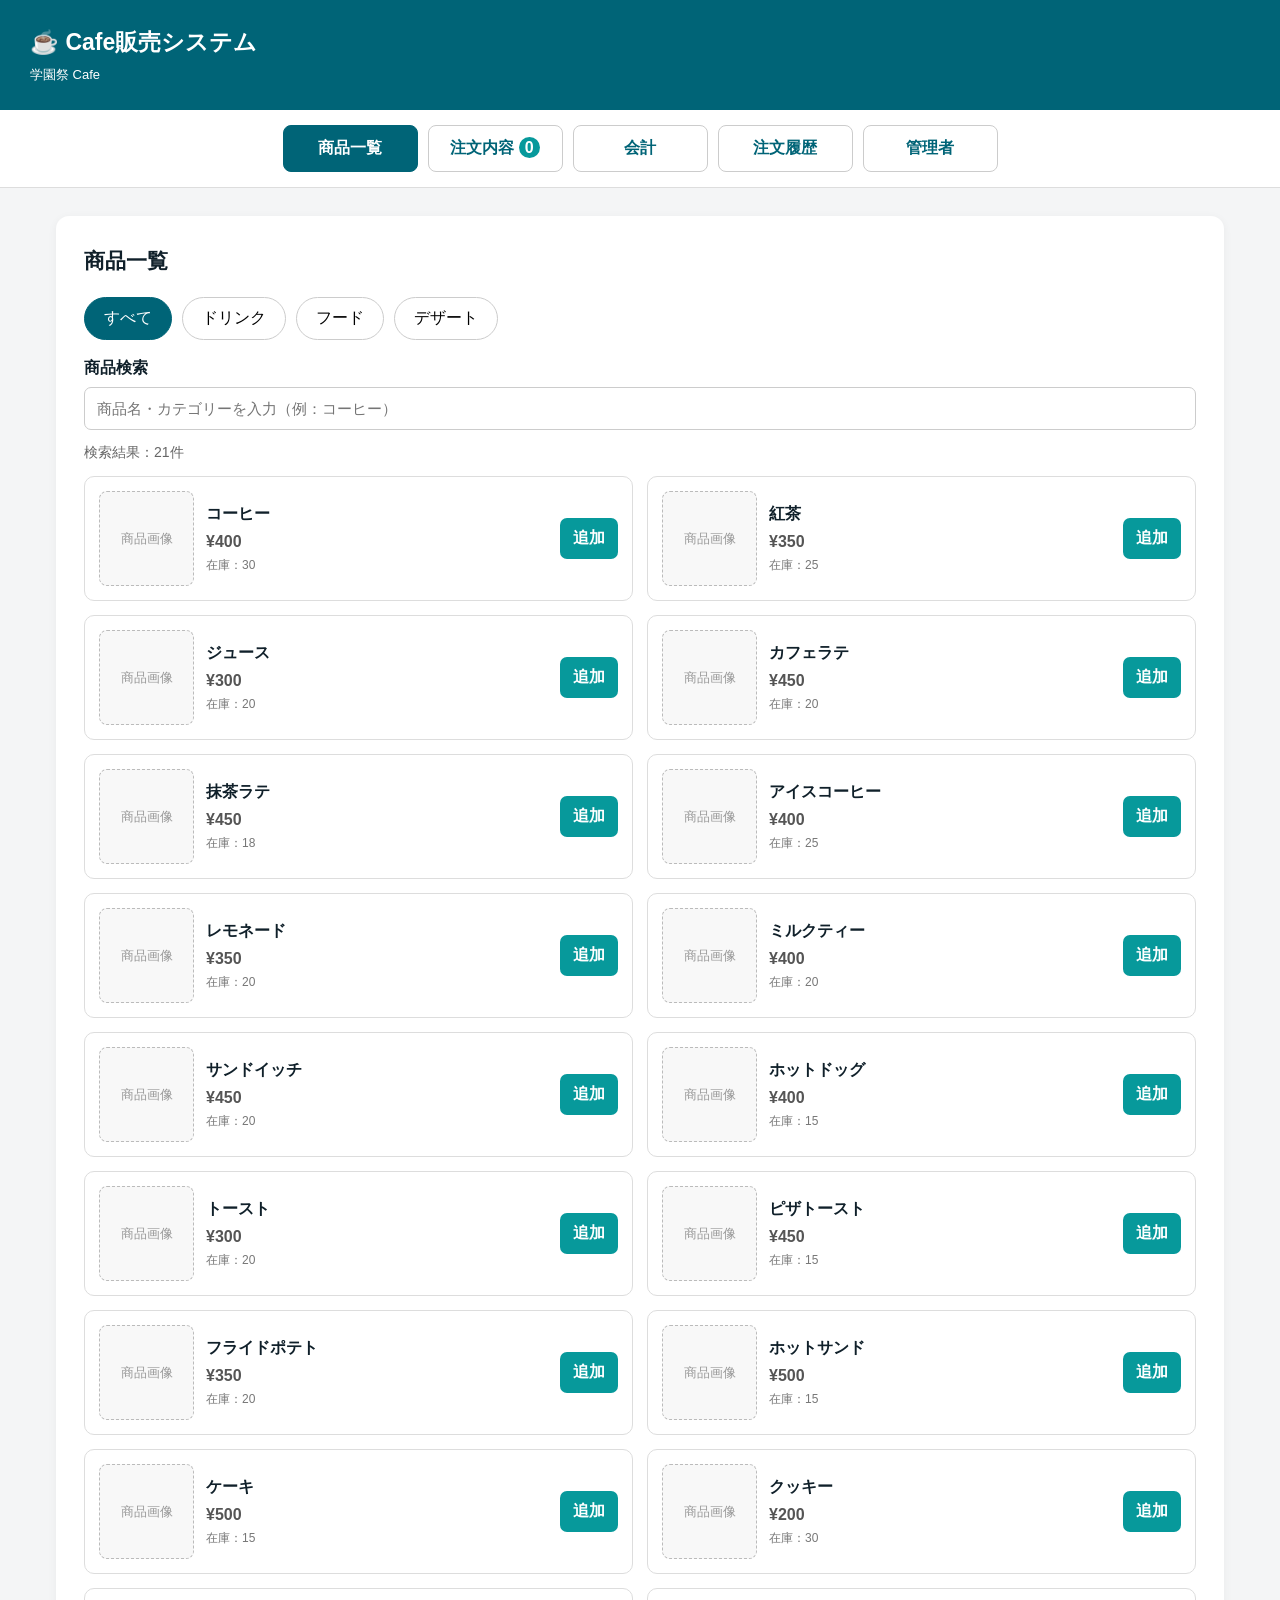
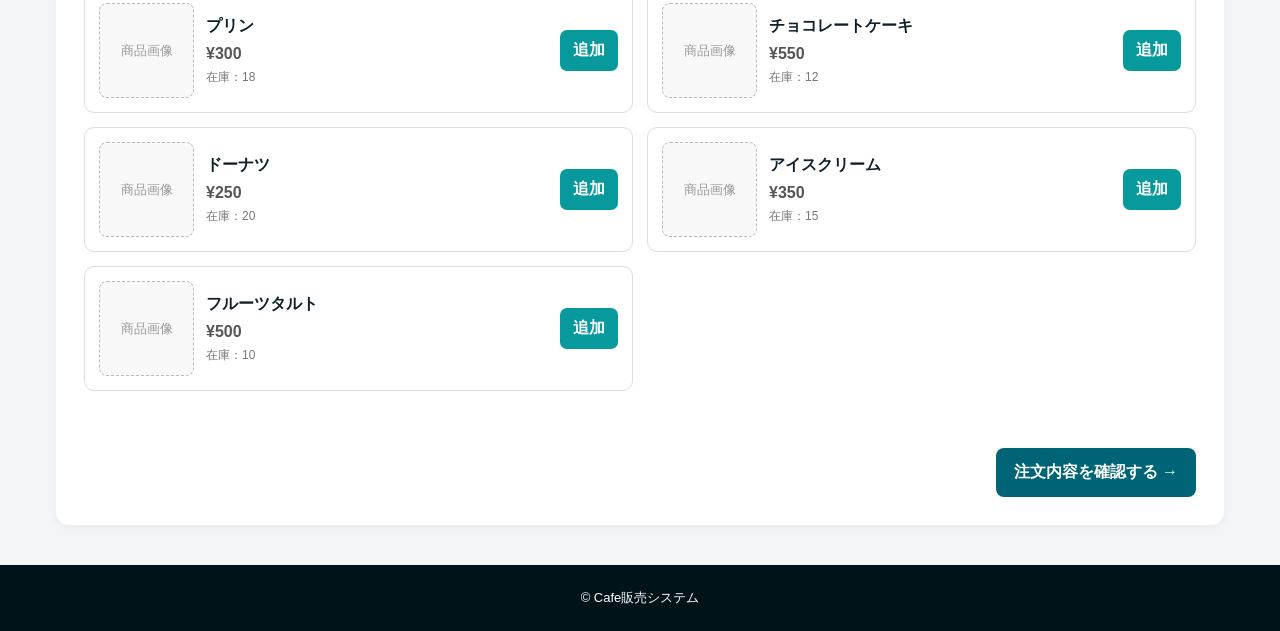
==== cafe_sales_system2/index.html @ 9b37051e "cafe_sales_system2 update and images" ====
<!DOCTYPE html>
<html lang="ja">
<head>
<meta charset="UTF-8">
<meta name="viewport" content="width=device-width, initial-scale=1.0">
<title>Cafe販売システム</title>
<link rel="stylesheet" href="style.css">
<script src="script.js" defer></script>
</head>
<body>
<header><div><h1>☕ Cafe販売システム</h1><p>学園祭 Cafe</p></div></header>
<nav class="nav">
<button class="nav-button active" data-screen="productsScreen">商品一覧</button>
<button class="nav-button" data-screen="orderScreen">注文内容 <span id="cartBadge">0</span></button>
<button class="nav-button" data-screen="paymentScreen">会計</button>
<button class="nav-button" data-screen="historyScreen">注文履歴</button>
<button class="nav-button" id="adminNav">管理者</button>
</nav>
<main>
<section class="screen active" id="productsScreen"><div class="panel">
<h2>商品一覧</h2>
<div class="categories" id="categories">
<button class="category active" data-category="すべて">すべて</button><button class="category" data-category="ドリンク">ドリンク</button><button class="category" data-category="フード">フード</button><button class="category" data-category="デザート">デザート</button>
</div>
<label for="search">商品検索</label><input id="search" type="search" placeholder="商品名・カテゴリーを入力（例：コーヒー）" autocomplete="off">
<p id="searchMessage" class="muted"></p><div class="products" id="products"></div><p id="notice" class="notice"></p>
<div class="actions"><button class="primary" data-go="orderScreen">注文内容を確認する →</button></div>
</div></section>
<section class="screen" id="orderScreen"><div class="panel">
<h2>🛒 注文内容</h2><p class="muted">選択した商品の数量を変更したり、削除したりできます。</p>
<div id="cart"></div><div class="total"><span>合計</span><strong id="total">¥0</strong></div>
<div class="actions split"><button class="secondary" data-go="productsScreen">← 商品一覧に戻る</button><button class="primary" data-go="paymentScreen">会計へ進む →</button></div>
</div></section>
<section class="screen" id="paymentScreen"><div class="panel narrow">
<h2>🎫 会計</h2><div class="payment-summary"><span>お支払い合計</span><strong id="paymentTotal">¥0</strong></div>
<label for="paymentMethod">支払方法</label>
<select id="paymentMethod" class="payment-select">
<option value="現金">現金</option>
<option value="クレジットカード">クレジットカード</option>
<option value="電子マネー">電子マネー</option>
<option value="ポイントカード">ポイントカード</option>
</select>
<div id="cashPaymentArea">
<label for="payment">お預かり金額（現金）</label><input id="payment" type="number" min="0" step="1" placeholder="お預かり金額を入力">
<div class="change"><span id="changeLabel">お釣り</span><strong id="change">¥0</strong></div>
</div>
<p id="paymentMethodNote" class="muted">現金でお支払いします。</p>
<button class="primary full" id="checkout">注文を確定する</button><p id="paymentNotice" class="notice"></p>
<div class="actions"><button class="secondary" data-go="orderScreen">← 注文内容に戻る</button></div>
</div></section>
<section class="screen" id="historyScreen"><div class="panel">
<h2>📋 注文履歴</h2><p class="muted">確定した注文を新しい順に表示します。</p>
<div id="history"></div><button class="secondary" id="clearHistory">履歴を削除</button>
</div></section>
<section class="screen" id="adminLoginScreen"><div class="panel narrow"><h2>🔐 管理者ログイン</h2><p class="muted">管理者専用機能を利用するにはログインしてください。</p><label for="adminUser">ユーザー名</label><input id="adminUser" autocomplete="username" placeholder="admin"><label for="adminPass">パスワード</label><input id="adminPass" type="password" autocomplete="current-password" placeholder="パスワード"><p class="muted">デモ用：ユーザー名 admin / パスワード admin123</p><p id="adminLoginError" class="notice"></p><button class="primary full" id="adminLoginButton">ログイン</button><div class="actions"><button class="secondary" data-go="productsScreen">戻る</button></div></div></section>
<section class="screen" id="adminScreen"><div class="panel"><div class="admin-heading"><div><h2>🛠 管理者ダッシュボード</h2><p class="muted">商品・在庫・売上・販売状況を管理できます。</p></div><button class="secondary" id="adminLogout">ログアウト</button></div>
<div class="admin-stats" id="adminStats"></div>
<h3>商品情報・在庫管理</h3><form id="productForm" class="admin-form"><input id="editProductId" type="hidden"><div><label for="adminProductName">商品名</label><input id="adminProductName" required maxlength="60" placeholder="商品名"></div><div><label for="adminProductCategory">カテゴリー</label><select id="adminProductCategory" class="payment-select"><option>ドリンク</option><option>フード</option><option>デザート</option></select></div><div><label for="adminProductPrice">価格（円）</label><input id="adminProductPrice" type="number" min="0" step="1" required></div><div><label for="adminProductStock">在庫数</label><input id="adminProductStock" type="number" min="0" step="1" required></div><button class="primary" type="submit">商品を保存</button><button class="secondary" type="button" id="productFormReset">入力をクリア</button></form><div id="adminProductTable"></div>
<h3>売上確認・販売状況分析</h3><div class="admin-filters"><label for="salesPeriod">集計期間</label><select id="salesPeriod" class="payment-select"><option value="today">今日</option><option value="7">過去7日間</option><option value="30">過去30日間</option><option value="all">全期間</option></select></div><div id="salesAnalysis"></div></div></section>
</main>
<footer>© Cafe販売システム</footer>
</body></html>
---- cafe_sales_system2/style.css ----
*{box-sizing:border-box} :root{--teal:#006477;--aqua:#07999b;--bg:#f4f5f6;--text:#10202a}
body{margin:0;font-family:Arial,"Meiryo",sans-serif;background:var(--bg);color:var(--text)}
header{min-height:110px;padding:24px 30px;background:var(--teal);color:white;display:flex;justify-content:space-between;align-items:center;gap:16px}
header h1{font-size:23px;margin:0 0 8px}header p{font-size:13px;margin:0}.staff{background:var(--aqua);padding:13px 18px;border-radius:9px}
.nav{display:flex;justify-content:center;gap:10px;flex-wrap:wrap;padding:15px;background:white;border-bottom:1px solid #ddd}
button{font:inherit;cursor:pointer}.nav-button{min-width:135px;padding:12px 18px;border:1px solid #ccc;border-radius:8px;background:white;color:var(--teal);font-weight:bold}
.nav-button.active{background:var(--teal);color:white;border-color:var(--teal)}#cartBadge{padding:2px 6px;border-radius:12px;background:var(--aqua);color:white}
main{max-width:1200px;min-height:65vh;margin:auto;padding:28px 16px 40px}.screen{display:none}.screen.active{display:block}
.panel{padding:28px;background:white;border-radius:13px;box-shadow:0 2px 10px #0000000d}h2{font-size:21px;margin:3px 0 22px}
.categories{display:flex;gap:10px;flex-wrap:wrap;margin:18px 0}.category{padding:10px 19px;border:1px solid #ccc;border-radius:24px;background:white}.category.active{background:var(--teal);color:white;border-color:var(--teal)}
label{display:block;font-weight:bold;margin:10px 0 8px}input{width:100%;padding:12px;border:1px solid #ccc;border-radius:7px;font-size:15px}
.muted{color:#666;font-size:14px}.products{display:grid;grid-template-columns:repeat(2,minmax(0,1fr));gap:14px}
.product{display:flex;align-items:center;gap:12px;padding:14px;border:1px solid #ddd;border-radius:10px;min-width:0}
.product-photo{width:95px;height:95px;flex:0 0 95px;display:flex;align-items:center;justify-content:center;background:#f8f8f8;border:1px dashed #bbb;border-radius:8px;color:#999;font-size:13px}
.product-info{flex:1;min-width:0}.product-name{font-weight:bold;overflow-wrap:anywhere;margin-bottom:8px}.price{font-weight:bold;color:#555}.stock{font-size:12px;color:#777;margin-top:6px}
.add{padding:10px 13px;border:0;border-radius:7px;background:var(--aqua);color:white;font-weight:bold}.add:disabled{background:#aaa}
.order-row{display:grid;grid-template-columns:1fr auto;gap:12px;padding:16px 0;border-bottom:1px solid #eee}.order-name{font-weight:bold;margin-bottom:8px}.order-detail{font-size:13px;color:#777}.order-price{font-weight:bold;align-self:center}
.qty-controls{display:flex;align-items:center;gap:7px;flex-wrap:wrap;margin-top:9px}.qty-controls button{padding:3px 10px;border:1px solid #ccc;border-radius:5px;background:white}.qty-controls .remove{color:#a33}
.total{display:flex;justify-content:space-between;align-items:center;border-top:2px solid var(--teal);margin-top:20px;padding-top:18px}.total strong,.payment-summary strong{font-size:25px;color:var(--teal)}
.actions{display:flex;justify-content:flex-end;gap:12px;margin-top:26px}.split>*{flex:1}.primary,.secondary{padding:14px 18px;border-radius:8px;font-weight:bold}.primary{background:var(--teal);border:0;color:white}.secondary{background:white;border:1px solid #ccc;color:var(--text)}
.narrow{max-width:650px;margin:auto}.payment-summary,.change{display:flex;justify-content:space-between;align-items:center;padding:18px;background:#f5f7f7;border-radius:9px;margin:18px 0}.change strong{font-size:20px;color:var(--teal)}.full{width:100%}
.empty{text-align:center;color:#777;padding:24px 0}.history-item{padding:15px;border:1px solid #e5e5e5;border-radius:8px;margin:12px 0;line-height:1.8;overflow-wrap:anywhere}
.notice{font-size:13px;color:var(--teal);min-height:18px}footer{background:#001319;color:white;text-align:center;padding:24px;font-size:13px}
@media(max-width:760px){header{padding:20px 15px}.nav-button{flex:1 1 40%;min-width:115px}main{padding:18px 10px}.panel{padding:19px}.products{grid-template-columns:1fr}.actions{flex-direction:column}.product-photo{width:80px;height:80px;flex-basis:80px}}
@media(max-width:460px){header h1{font-size:18px}.staff{font-size:12px;padding:10px}.product{gap:8px;padding:10px}.add{padding:9px}}.payment-select{width:100%;padding:12px;border:1px solid #ccc;border-radius:7px;font-size:15px;background:white}

/* 管理者画面 */
.admin-heading{display:flex;justify-content:space-between;align-items:flex-start;gap:16px;flex-wrap:wrap}.admin-stats{display:grid;grid-template-columns:repeat(3,minmax(0,1fr));gap:12px;margin:20px 0 30px}.stat-card{padding:18px;background:#f1f7f7;border:1px solid #dceaea;border-radius:10px}.stat-card span{display:block;color:#52666a;font-size:13px}.stat-card strong{display:block;font-size:24px;color:var(--teal);margin-top:8px}.admin-form{display:grid;grid-template-columns:repeat(2,minmax(0,1fr));gap:12px;align-items:end;margin:18px 0}.admin-form button{min-height:44px}.admin-table-wrap{overflow-x:auto;margin:16px 0 28px}.admin-table{width:100%;border-collapse:collapse;min-width:620px}.admin-table th,.admin-table td{padding:11px;border-bottom:1px solid #e4e8e8;text-align:left}.admin-table th{background:#f2f6f6}.admin-table button{padding:7px 10px;border:1px solid #ccc;border-radius:6px;background:white;margin:2px}.admin-table .delete-product{color:#a22}.admin-filters{max-width:260px;margin:14px 0}.analysis-grid{display:grid;grid-template-columns:repeat(2,minmax(0,1fr));gap:16px}.analysis-card{border:1px solid #e0e5e5;border-radius:10px;padding:16px}.analysis-card h4{margin:0 0 12px}.bar-row{margin:12px 0}.bar-label{display:flex;justify-content:space-between;gap:8px;font-size:14px}.bar-track{height:10px;background:#e9eeee;border-radius:10px;overflow:hidden;margin-top:5px}.bar-fill{height:100%;background:var(--aqua);border-radius:10px}.admin-login-note{color:#a33}
@media(max-width:650px){.admin-stats,.analysis-grid,.admin-form{grid-template-columns:1fr}.stat-card strong{font-size:21px}}
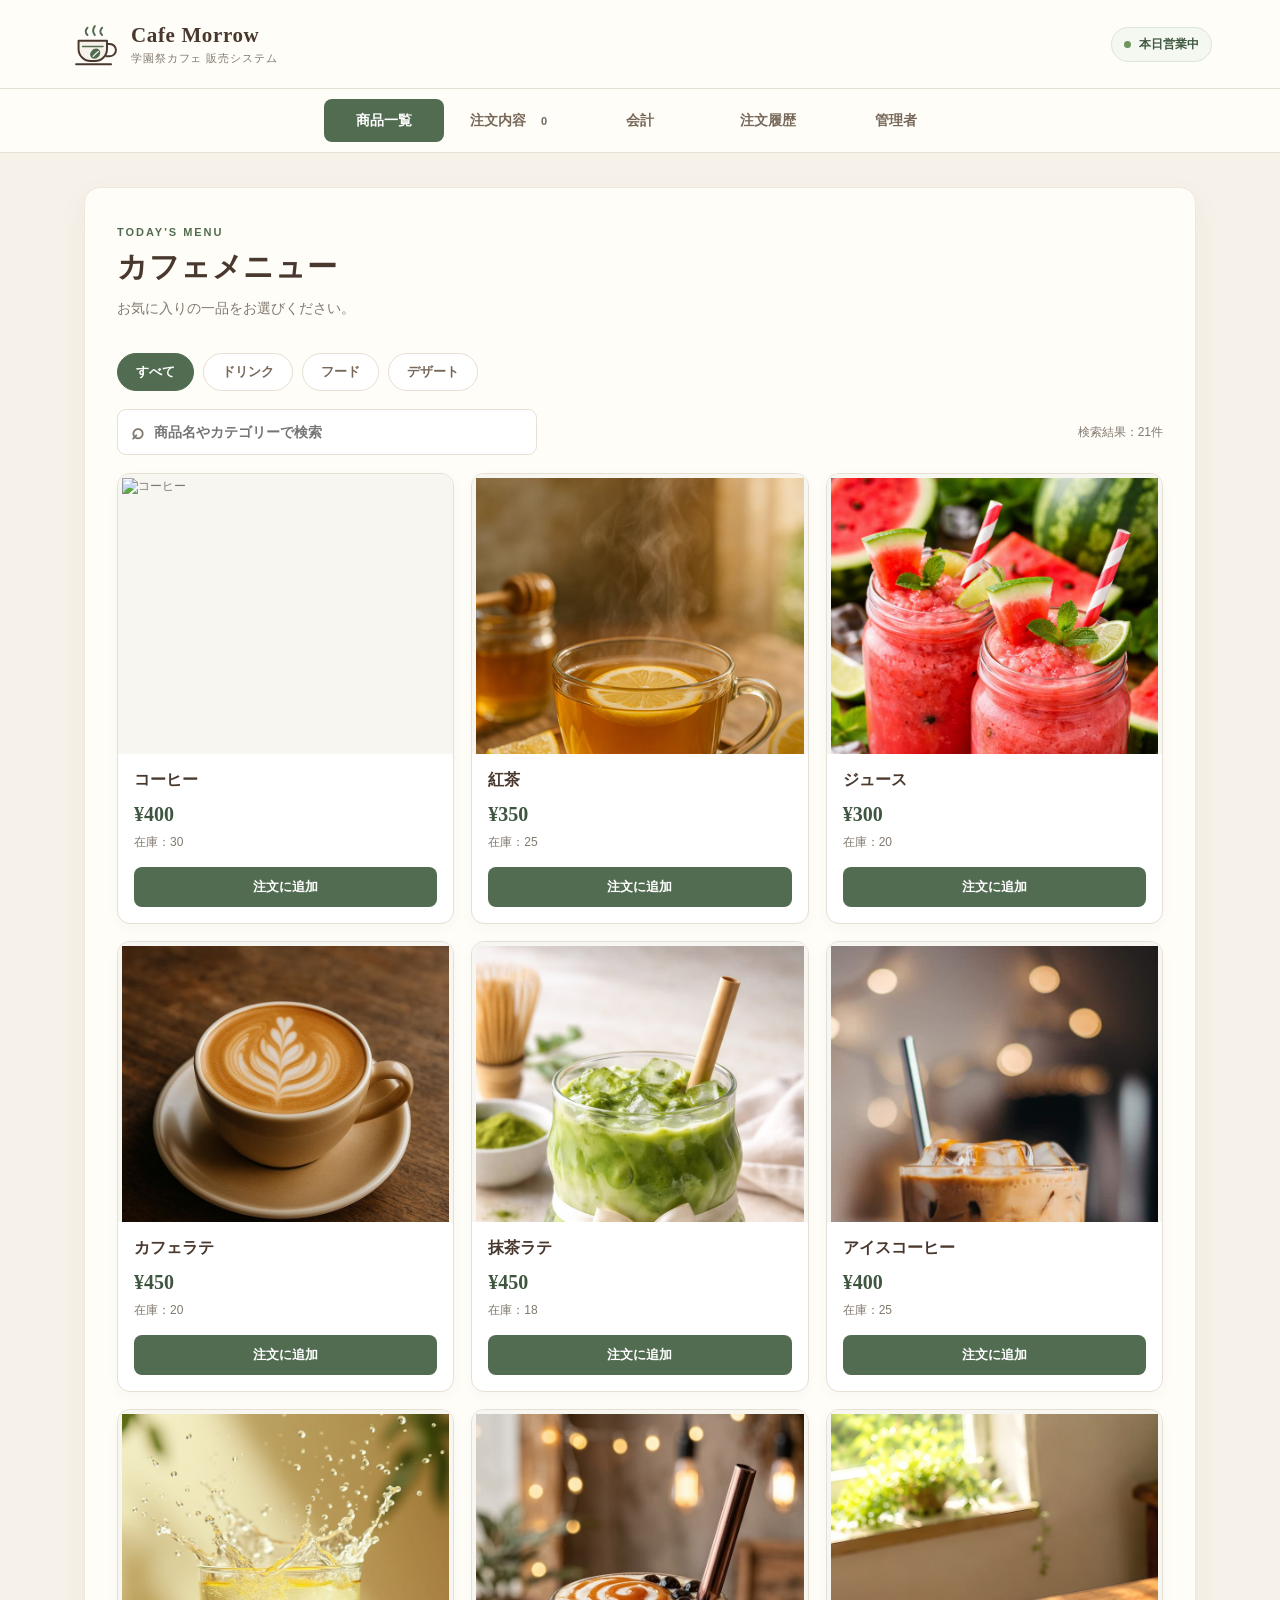
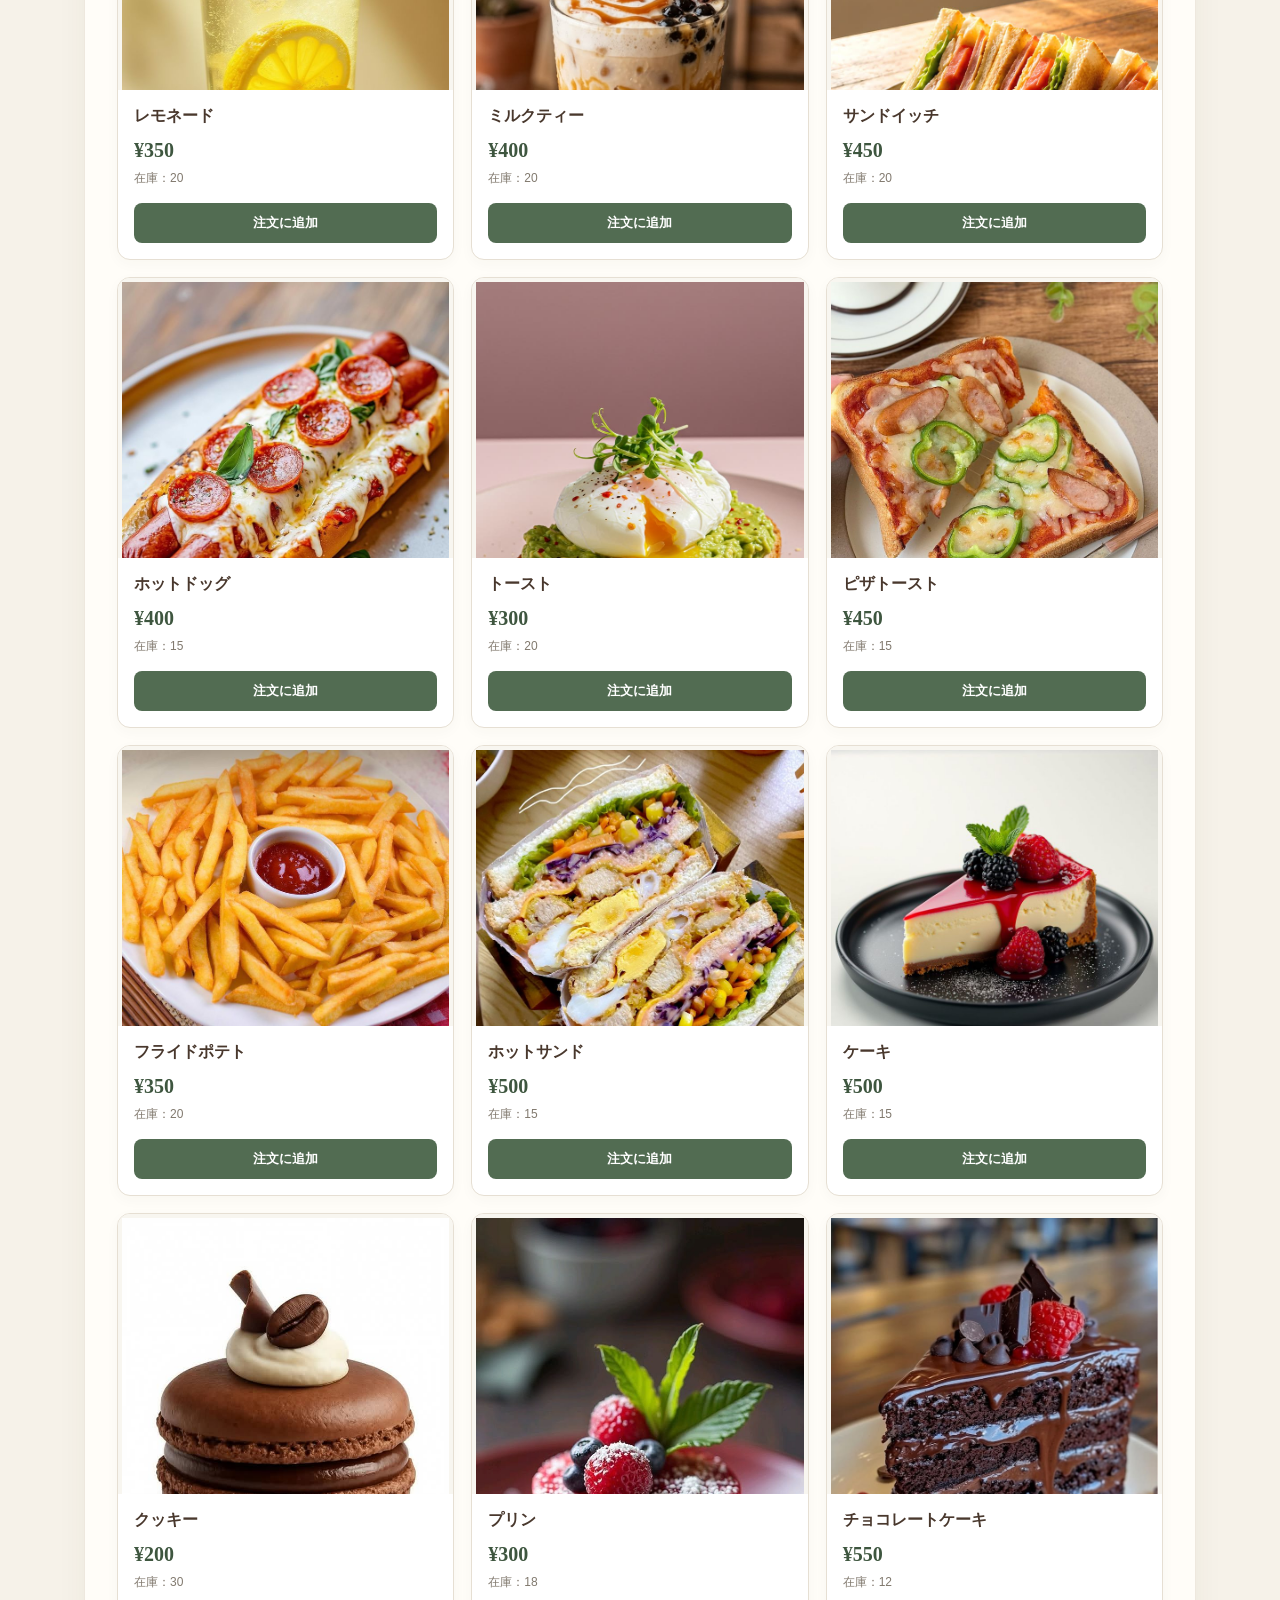
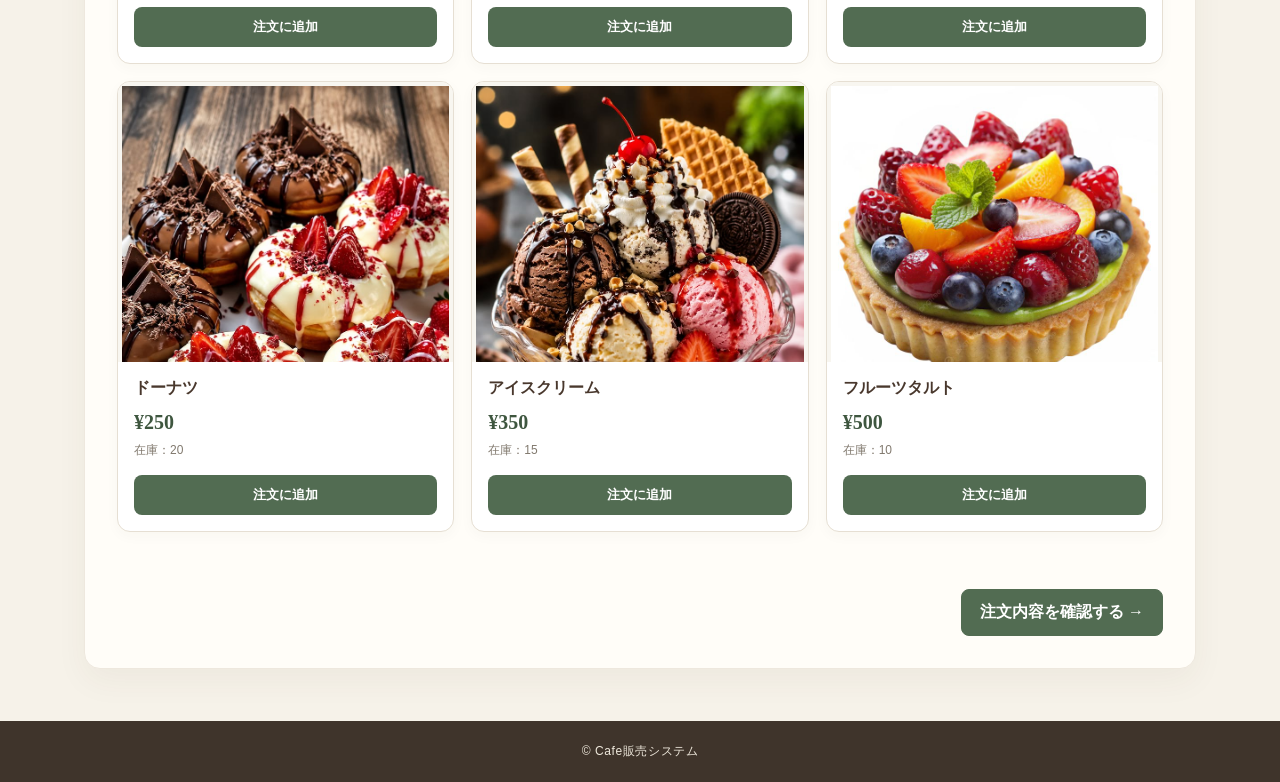
==== commit 736af634: "デサイーと写真の編集" ====
--- a/cafe_sales_system2/index.html
+++ b/cafe_sales_system2/index.html
@@ -1,62 +1,258 @@
 <!DOCTYPE html>
 <html lang="ja">
 <head>
-<meta charset="UTF-8">
-<meta name="viewport" content="width=device-width, initial-scale=1.0">
-<title>Cafe販売システム</title>
-<link rel="stylesheet" href="style.css">
-<script src="script.js" defer></script>
+  <meta charset="UTF-8">
+  <meta name="viewport" content="width=device-width, initial-scale=1.0">
+  <title>Cafe販売システム</title>
+  <link rel="stylesheet" href="style.css?v=20261016-product-photos">
+  <script src="script.js" defer></script>
 </head>
 <body>
-<header><div><h1>☕ Cafe販売システム</h1><p>学園祭 Cafe</p></div></header>
-<nav class="nav">
-<button class="nav-button active" data-screen="productsScreen">商品一覧</button>
-<button class="nav-button" data-screen="orderScreen">注文内容 <span id="cartBadge">0</span></button>
-<button class="nav-button" data-screen="paymentScreen">会計</button>
-<button class="nav-button" data-screen="historyScreen">注文履歴</button>
-<button class="nav-button" id="adminNav">管理者</button>
-</nav>
-<main>
-<section class="screen active" id="productsScreen"><div class="panel">
-<h2>商品一覧</h2>
-<div class="categories" id="categories">
-<button class="category active" data-category="すべて">すべて</button><button class="category" data-category="ドリンク">ドリンク</button><button class="category" data-category="フード">フード</button><button class="category" data-category="デザート">デザート</button>
-</div>
-<label for="search">商品検索</label><input id="search" type="search" placeholder="商品名・カテゴリーを入力（例：コーヒー）" autocomplete="off">
-<p id="searchMessage" class="muted"></p><div class="products" id="products"></div><p id="notice" class="notice"></p>
-<div class="actions"><button class="primary" data-go="orderScreen">注文内容を確認する →</button></div>
-</div></section>
-<section class="screen" id="orderScreen"><div class="panel">
-<h2>🛒 注文内容</h2><p class="muted">選択した商品の数量を変更したり、削除したりできます。</p>
-<div id="cart"></div><div class="total"><span>合計</span><strong id="total">¥0</strong></div>
-<div class="actions split"><button class="secondary" data-go="productsScreen">← 商品一覧に戻る</button><button class="primary" data-go="paymentScreen">会計へ進む →</button></div>
-</div></section>
-<section class="screen" id="paymentScreen"><div class="panel narrow">
-<h2>🎫 会計</h2><div class="payment-summary"><span>お支払い合計</span><strong id="paymentTotal">¥0</strong></div>
-<label for="paymentMethod">支払方法</label>
-<select id="paymentMethod" class="payment-select">
-<option value="現金">現金</option>
-<option value="クレジットカード">クレジットカード</option>
-<option value="電子マネー">電子マネー</option>
-<option value="ポイントカード">ポイントカード</option>
-</select>
-<div id="cashPaymentArea">
-<label for="payment">お預かり金額（現金）</label><input id="payment" type="number" min="0" step="1" placeholder="お預かり金額を入力">
-<div class="change"><span id="changeLabel">お釣り</span><strong id="change">¥0</strong></div>
-</div>
-<p id="paymentMethodNote" class="muted">現金でお支払いします。</p>
-<button class="primary full" id="checkout">注文を確定する</button><p id="paymentNotice" class="notice"></p>
-<div class="actions"><button class="secondary" data-go="orderScreen">← 注文内容に戻る</button></div>
-</div></section>
-<section class="screen" id="historyScreen"><div class="panel">
-<h2>📋 注文履歴</h2><p class="muted">確定した注文を新しい順に表示します。</p>
-<div id="history"></div><button class="secondary" id="clearHistory">履歴を削除</button>
-</div></section>
-<section class="screen" id="adminLoginScreen"><div class="panel narrow"><h2>🔐 管理者ログイン</h2><p class="muted">管理者専用機能を利用するにはログインしてください。</p><label for="adminUser">ユーザー名</label><input id="adminUser" autocomplete="username" placeholder="admin"><label for="adminPass">パスワード</label><input id="adminPass" type="password" autocomplete="current-password" placeholder="パスワード"><p class="muted">デモ用：ユーザー名 admin / パスワード admin123</p><p id="adminLoginError" class="notice"></p><button class="primary full" id="adminLoginButton">ログイン</button><div class="actions"><button class="secondary" data-go="productsScreen">戻る</button></div></div></section>
-<section class="screen" id="adminScreen"><div class="panel"><div class="admin-heading"><div><h2>🛠 管理者ダッシュボード</h2><p class="muted">商品・在庫・売上・販売状況を管理できます。</p></div><button class="secondary" id="adminLogout">ログアウト</button></div>
-<div class="admin-stats" id="adminStats"></div>
-<h3>商品情報・在庫管理</h3><form id="productForm" class="admin-form"><input id="editProductId" type="hidden"><div><label for="adminProductName">商品名</label><input id="adminProductName" required maxlength="60" placeholder="商品名"></div><div><label for="adminProductCategory">カテゴリー</label><select id="adminProductCategory" class="payment-select"><option>ドリンク</option><option>フード</option><option>デザート</option></select></div><div><label for="adminProductPrice">価格（円）</label><input id="adminProductPrice" type="number" min="0" step="1" required></div><div><label for="adminProductStock">在庫数</label><input id="adminProductStock" type="number" min="0" step="1" required></div><button class="primary" type="submit">商品を保存</button><button class="secondary" type="button" id="productFormReset">入力をクリア</button></form><div id="adminProductTable"></div>
-<h3>売上確認・販売状況分析</h3><div class="admin-filters"><label for="salesPeriod">集計期間</label><select id="salesPeriod" class="payment-select"><option value="today">今日</option><option value="7">過去7日間</option><option value="30">過去30日間</option><option value="all">全期間</option></select></div><div id="salesAnalysis"></div></div></section>
-</main>
-<footer>© Cafe販売システム</footer>
-</body></html>+  <header class="site-header">
+    <div class="header-inner">
+      <a
+        class="brand"
+        href="#"
+        data-screen="productsScreen"
+        aria-label="Cafe Morrow 商品一覧へ戻る"
+      >
+        <img class="brand-logo" src="images/cafe-morrow-logo.svg" alt="">
+        <span class="brand-copy">
+          <strong>Cafe Morrow</strong>
+          <small>学園祭カフェ 販売システム</small>
+        </span>
+      </a>
+      <span class="open-badge" id="cafeStatus" aria-live="polite">
+        <span aria-hidden="true"></span>
+        <span id="cafeStatusLabel">本日営業中</span>
+      </span>
+    </div>
+  </header>
+
+  <nav class="nav" aria-label="メインナビゲーション">
+    <button class="nav-button active" data-screen="productsScreen">商品一覧</button>
+    <button class="nav-button" data-screen="orderScreen">
+      注文内容 <span id="cartBadge">0</span>
+    </button>
+    <button class="nav-button" data-screen="paymentScreen">会計</button>
+    <button class="nav-button" data-screen="historyScreen">注文履歴</button>
+    <button class="nav-button" id="adminNav">管理者</button>
+  </nav>
+
+  <main>
+    <section class="screen active" id="productsScreen">
+      <div class="panel menu-panel">
+        <div class="menu-intro">
+          <p class="eyebrow">TODAY'S MENU</p>
+          <h2>カフェメニュー</h2>
+          <p class="muted">お気に入りの一品をお選びください。</p>
+          <p class="closed-notice" id="cafeClosedNotice" hidden>
+            ただいま閉店中です。営業再開まで注文をお待ちください。
+          </p>
+        </div>
+
+        <div class="categories" id="categories">
+          <button class="category active" data-category="すべて">すべて</button>
+          <button class="category" data-category="ドリンク">ドリンク</button>
+          <button class="category" data-category="フード">フード</button>
+          <button class="category" data-category="デザート">デザート</button>
+        </div>
+
+        <div class="menu-toolbar">
+          <label class="search-box">
+            <span aria-hidden="true">⌕</span>
+            <input
+              id="search"
+              type="search"
+              aria-label="商品検索"
+              placeholder="商品名やカテゴリーで検索"
+              autocomplete="off"
+            >
+          </label>
+          <p id="searchMessage" class="muted" aria-live="polite"></p>
+        </div>
+
+        <div class="products" id="products"></div>
+        <p id="notice" class="notice" aria-live="polite"></p>
+
+        <div class="actions">
+          <button class="primary" data-go="orderScreen">注文内容を確認する →</button>
+        </div>
+      </div>
+    </section>
+
+    <section class="screen" id="systemStoppedScreen">
+      <div class="panel system-stop-panel">
+        <span class="system-stop-icon" aria-hidden="true">Ⅱ</span>
+        <p class="eyebrow">SERVICE PAUSED</p>
+        <h2>ただいま営業を終了しています</h2>
+        <p class="muted">
+          システムを停止しています。ご利用を再開するには、管理者にお問い合わせください。
+        </p>
+        <button class="secondary" data-go="adminLoginScreen">管理者ログイン</button>
+      </div>
+    </section>
+
+    <section class="screen" id="orderScreen">
+      <div class="panel">
+        <h2>🛒 注文内容</h2>
+        <p class="muted">選択した商品の数量を変更したり、削除したりできます。</p>
+        <div id="cart"></div>
+        <div class="total">
+          <span>合計</span>
+          <strong id="total">¥0</strong>
+        </div>
+        <div class="actions split">
+          <button class="secondary" data-go="productsScreen">← 商品一覧に戻る</button>
+          <button class="primary" data-go="paymentScreen">会計へ進む →</button>
+        </div>
+      </div>
+    </section>
+
+    <section class="screen" id="paymentScreen">
+      <div class="panel narrow">
+        <h2>🎫 会計</h2>
+        <div class="payment-summary">
+          <span>お支払い合計</span>
+          <strong id="paymentTotal">¥0</strong>
+        </div>
+
+        <label for="paymentMethod">支払方法</label>
+        <select id="paymentMethod" class="payment-select">
+          <option value="現金">現金</option>
+          <option value="クレジットカード">クレジットカード</option>
+          <option value="電子マネー">電子マネー</option>
+          <option value="ポイントカード">ポイントカード</option>
+        </select>
+
+        <div id="cashPaymentArea">
+          <label for="payment">お預かり金額（現金）</label>
+          <input
+            id="payment"
+            type="number"
+            min="0"
+            step="1"
+            placeholder="お預かり金額を入力"
+          >
+          <div class="change">
+            <span id="changeLabel">お釣り</span>
+            <strong id="change">¥0</strong>
+          </div>
+        </div>
+
+        <p id="paymentMethodNote" class="muted">現金でお支払いします。</p>
+        <button class="primary full" id="checkout">注文を確定する</button>
+        <p id="paymentNotice" class="notice"></p>
+
+        <div class="actions">
+          <button class="secondary" data-go="orderScreen">← 注文内容に戻る</button>
+        </div>
+      </div>
+    </section>
+
+    <section class="screen" id="historyScreen">
+      <div class="panel">
+        <h2>📋 注文履歴</h2>
+        <p class="muted">確定した注文を新しい順に表示します。</p>
+        <div id="history"></div>
+        <button class="secondary" id="clearHistory">履歴を削除</button>
+      </div>
+    </section>
+
+    <section class="screen" id="adminLoginScreen">
+      <div class="panel narrow">
+        <h2>🔐 管理者ログイン</h2>
+        <p class="muted">管理者専用機能を利用するにはログインしてください。</p>
+
+        <label for="adminUser">ユーザー名</label>
+        <input id="adminUser" autocomplete="username" placeholder="admin">
+
+        <label for="adminPass">パスワード</label>
+        <input
+          id="adminPass"
+          type="password"
+          autocomplete="current-password"
+          placeholder="パスワード"
+        >
+
+        <p class="muted">デモ用：ユーザー名 admin / パスワード admin123</p>
+        <p id="adminLoginError" class="notice"></p>
+        <button class="primary full" id="adminLoginButton">ログイン</button>
+
+        <div class="actions">
+          <button class="secondary" data-go="productsScreen">戻る</button>
+        </div>
+      </div>
+    </section>
+
+    <section class="screen" id="adminScreen">
+      <div class="panel">
+        <div class="admin-heading">
+          <div>
+            <h2>🛠 管理者ダッシュボード</h2>
+            <p class="muted">商品・在庫・売上・販売状況を管理できます。</p>
+          </div>
+          <button class="secondary" id="adminLogout">ログアウト</button>
+        </div>
+
+        <section class="cafe-status-control" aria-labelledby="cafeStatusHeading">
+          <div>
+            <h3 id="cafeStatusHeading">営業状態</h3>
+            <p id="adminCafeStatus" class="muted"></p>
+          </div>
+          <button class="primary" id="toggleCafeStatus" type="button"></button>
+        </section>
+
+        <div class="admin-stats" id="adminStats"></div>
+
+        <h3>商品情報・在庫管理</h3>
+        <form id="productForm" class="admin-form">
+          <input id="editProductId" type="hidden">
+
+          <div>
+            <label for="adminProductName">商品名</label>
+            <input id="adminProductName" required maxlength="60" placeholder="商品名">
+          </div>
+
+          <div>
+            <label for="adminProductCategory">カテゴリー</label>
+            <select id="adminProductCategory" class="payment-select">
+              <option>ドリンク</option>
+              <option>フード</option>
+              <option>デザート</option>
+            </select>
+          </div>
+
+          <div>
+            <label for="adminProductPrice">価格（円）</label>
+            <input id="adminProductPrice" type="number" min="0" step="1" required>
+          </div>
+
+          <div>
+            <label for="adminProductStock">在庫数</label>
+            <input id="adminProductStock" type="number" min="0" step="1" required>
+          </div>
+
+          <button class="primary" type="submit">商品を保存</button>
+          <button class="secondary" type="button" id="productFormReset">入力をクリア</button>
+        </form>
+        <div id="adminProductTable"></div>
+
+        <h3>売上確認・販売状況分析</h3>
+        <div class="admin-filters">
+          <label for="salesPeriod">集計期間</label>
+          <select id="salesPeriod" class="payment-select">
+            <option value="today">今日</option>
+            <option value="7">過去7日間</option>
+            <option value="30">過去30日間</option>
+            <option value="all">全期間</option>
+          </select>
+        </div>
+        <div id="salesAnalysis"></div>
+      </div>
+    </section>
+  </main>
+
+  <footer>© Cafe販売システム</footer>
+</body>
+</html>
--- a/cafe_sales_system2/style.css
+++ b/cafe_sales_system2/style.css
@@ -1,29 +1,183 @@
-*{box-sizing:border-box} :root{--teal:#006477;--aqua:#07999b;--bg:#f4f5f6;--text:#10202a}
-body{margin:0;font-family:Arial,"Meiryo",sans-serif;background:var(--bg);color:var(--text)}
-header{min-height:110px;padding:24px 30px;background:var(--teal);color:white;display:flex;justify-content:space-between;align-items:center;gap:16px}
-header h1{font-size:23px;margin:0 0 8px}header p{font-size:13px;margin:0}.staff{background:var(--aqua);padding:13px 18px;border-radius:9px}
-.nav{display:flex;justify-content:center;gap:10px;flex-wrap:wrap;padding:15px;background:white;border-bottom:1px solid #ddd}
-button{font:inherit;cursor:pointer}.nav-button{min-width:135px;padding:12px 18px;border:1px solid #ccc;border-radius:8px;background:white;color:var(--teal);font-weight:bold}
-.nav-button.active{background:var(--teal);color:white;border-color:var(--teal)}#cartBadge{padding:2px 6px;border-radius:12px;background:var(--aqua);color:white}
-main{max-width:1200px;min-height:65vh;margin:auto;padding:28px 16px 40px}.screen{display:none}.screen.active{display:block}
-.panel{padding:28px;background:white;border-radius:13px;box-shadow:0 2px 10px #0000000d}h2{font-size:21px;margin:3px 0 22px}
-.categories{display:flex;gap:10px;flex-wrap:wrap;margin:18px 0}.category{padding:10px 19px;border:1px solid #ccc;border-radius:24px;background:white}.category.active{background:var(--teal);color:white;border-color:var(--teal)}
-label{display:block;font-weight:bold;margin:10px 0 8px}input{width:100%;padding:12px;border:1px solid #ccc;border-radius:7px;font-size:15px}
-.muted{color:#666;font-size:14px}.products{display:grid;grid-template-columns:repeat(2,minmax(0,1fr));gap:14px}
-.product{display:flex;align-items:center;gap:12px;padding:14px;border:1px solid #ddd;border-radius:10px;min-width:0}
-.product-photo{width:95px;height:95px;flex:0 0 95px;display:flex;align-items:center;justify-content:center;background:#f8f8f8;border:1px dashed #bbb;border-radius:8px;color:#999;font-size:13px}
-.product-info{flex:1;min-width:0}.product-name{font-weight:bold;overflow-wrap:anywhere;margin-bottom:8px}.price{font-weight:bold;color:#555}.stock{font-size:12px;color:#777;margin-top:6px}
-.add{padding:10px 13px;border:0;border-radius:7px;background:var(--aqua);color:white;font-weight:bold}.add:disabled{background:#aaa}
-.order-row{display:grid;grid-template-columns:1fr auto;gap:12px;padding:16px 0;border-bottom:1px solid #eee}.order-name{font-weight:bold;margin-bottom:8px}.order-detail{font-size:13px;color:#777}.order-price{font-weight:bold;align-self:center}
-.qty-controls{display:flex;align-items:center;gap:7px;flex-wrap:wrap;margin-top:9px}.qty-controls button{padding:3px 10px;border:1px solid #ccc;border-radius:5px;background:white}.qty-controls .remove{color:#a33}
-.total{display:flex;justify-content:space-between;align-items:center;border-top:2px solid var(--teal);margin-top:20px;padding-top:18px}.total strong,.payment-summary strong{font-size:25px;color:var(--teal)}
-.actions{display:flex;justify-content:flex-end;gap:12px;margin-top:26px}.split>*{flex:1}.primary,.secondary{padding:14px 18px;border-radius:8px;font-weight:bold}.primary{background:var(--teal);border:0;color:white}.secondary{background:white;border:1px solid #ccc;color:var(--text)}
-.narrow{max-width:650px;margin:auto}.payment-summary,.change{display:flex;justify-content:space-between;align-items:center;padding:18px;background:#f5f7f7;border-radius:9px;margin:18px 0}.change strong{font-size:20px;color:var(--teal)}.full{width:100%}
-.empty{text-align:center;color:#777;padding:24px 0}.history-item{padding:15px;border:1px solid #e5e5e5;border-radius:8px;margin:12px 0;line-height:1.8;overflow-wrap:anywhere}
-.notice{font-size:13px;color:var(--teal);min-height:18px}footer{background:#001319;color:white;text-align:center;padding:24px;font-size:13px}
-@media(max-width:760px){header{padding:20px 15px}.nav-button{flex:1 1 40%;min-width:115px}main{padding:18px 10px}.panel{padding:19px}.products{grid-template-columns:1fr}.actions{flex-direction:column}.product-photo{width:80px;height:80px;flex-basis:80px}}
-@media(max-width:460px){header h1{font-size:18px}.staff{font-size:12px;padding:10px}.product{gap:8px;padding:10px}.add{padding:9px}}.payment-select{width:100%;padding:12px;border:1px solid #ccc;border-radius:7px;font-size:15px;background:white}
+:root {
+  color-scheme: light;
+  --cream: #f6f2e9;
+  --paper: #fffdf8;
+  --white: #fff;
+  --brown: #49382d;
+  --brown-soft: #77685a;
+  --green: #526c52;
+  --green-dark: #3e563f;
+  --green-pale: #eaf0e6;
+  --line: #e6dfd3;
+  --muted: #81796e;
+  --danger: #a44e3f;
+  --shadow: 0 12px 32px #49382d0d;
+  font-family: "Hiragino Kaku Gothic ProN", "Yu Gothic", Meiryo, sans-serif;
+  color: var(--brown);
+  background: var(--cream);
+}
 
-/* 管理者画面 */
-.admin-heading{display:flex;justify-content:space-between;align-items:flex-start;gap:16px;flex-wrap:wrap}.admin-stats{display:grid;grid-template-columns:repeat(3,minmax(0,1fr));gap:12px;margin:20px 0 30px}.stat-card{padding:18px;background:#f1f7f7;border:1px solid #dceaea;border-radius:10px}.stat-card span{display:block;color:#52666a;font-size:13px}.stat-card strong{display:block;font-size:24px;color:var(--teal);margin-top:8px}.admin-form{display:grid;grid-template-columns:repeat(2,minmax(0,1fr));gap:12px;align-items:end;margin:18px 0}.admin-form button{min-height:44px}.admin-table-wrap{overflow-x:auto;margin:16px 0 28px}.admin-table{width:100%;border-collapse:collapse;min-width:620px}.admin-table th,.admin-table td{padding:11px;border-bottom:1px solid #e4e8e8;text-align:left}.admin-table th{background:#f2f6f6}.admin-table button{padding:7px 10px;border:1px solid #ccc;border-radius:6px;background:white;margin:2px}.admin-table .delete-product{color:#a22}.admin-filters{max-width:260px;margin:14px 0}.analysis-grid{display:grid;grid-template-columns:repeat(2,minmax(0,1fr));gap:16px}.analysis-card{border:1px solid #e0e5e5;border-radius:10px;padding:16px}.analysis-card h4{margin:0 0 12px}.bar-row{margin:12px 0}.bar-label{display:flex;justify-content:space-between;gap:8px;font-size:14px}.bar-track{height:10px;background:#e9eeee;border-radius:10px;overflow:hidden;margin-top:5px}.bar-fill{height:100%;background:var(--aqua);border-radius:10px}.admin-login-note{color:#a33}
-@media(max-width:650px){.admin-stats,.analysis-grid,.admin-form{grid-template-columns:1fr}.stat-card strong{font-size:21px}}
+* { box-sizing: border-box; }
+body { min-width: 320px; margin: 0; background: var(--cream); color: var(--brown); }
+button, input, select { font: inherit; }
+button { cursor: pointer; }
+button:focus-visible, a:focus-visible, input:focus-visible, select:focus-visible { outline: 3px solid #a7b99a; outline-offset: 2px; }
+
+.site-header { background: var(--paper); border-bottom: 1px solid var(--line); }
+.header-inner { max-width: 1200px; min-height: 88px; margin: auto; padding: 14px 28px; display: flex; justify-content: space-between; align-items: center; }
+.brand { display: inline-flex; align-items: center; gap: 11px; color: inherit; text-decoration: none; }
+.brand-logo { display: block; width: 52px; height: 52px; flex: 0 0 52px; }
+.brand-copy { display: block; }
+.brand strong, .brand small { display: block; }
+.brand strong { font-family: Georgia, "Yu Mincho", serif; font-size: 21px; letter-spacing: .03em; }
+.brand small { margin-top: 3px; color: var(--muted); font-size: 11px; letter-spacing: .08em; }
+.open-badge { display: inline-flex; align-items: center; gap: 8px; padding: 8px 12px; border: 1px solid #dbe5d6; border-radius: 999px; background: #f5f8f1; color: var(--green-dark); font-size: 12px; font-weight: 700; }
+.open-badge > span:first-child { width: 7px; height: 7px; flex: 0 0 7px; border-radius: 50%; background: #6c9560; }
+.open-badge > span:last-child { width: auto; height: auto; border-radius: 0; background: transparent; white-space: nowrap; }
+.open-badge.closed { border-color: #ead8ce; background: #fbf3ef; color: #8b483a; }
+.open-badge.closed > span:first-child { background: #b56b54; }
+
+.nav { position: sticky; z-index: 5; top: 0; display: flex; justify-content: center; gap: 8px; padding: 10px 16px; border-bottom: 1px solid var(--line); background: #fffdf8f2; backdrop-filter: blur(12px); }
+.nav-button { min-width: 120px; padding: 11px 16px; border: 0; border-radius: 8px; background: transparent; color: var(--brown-soft); font-size: 14px; font-weight: 700; transition: background-color .15s ease, color .15s ease; }
+.nav-button:hover { background: var(--green-pale); color: var(--green-dark); }
+.nav-button:disabled { cursor: not-allowed; opacity: .48; }
+.nav-button.active { background: var(--green); color: var(--white); }
+#cartBadge { display: inline-grid; min-width: 21px; height: 21px; margin-left: 4px; padding: 0 5px; place-items: center; border-radius: 999px; background: #ffffff38; color: inherit; font-size: 11px; }
+
+main { width: min(1160px, 100%); min-height: 68vh; margin: auto; padding: 34px 24px 52px; }
+.screen { display: none; }
+.screen.active { display: block; }
+.panel { padding: 32px; border: 1px solid #eee8de; border-radius: 16px; background: var(--paper); box-shadow: var(--shadow); }
+h2 { margin: 3px 0 22px; font-family: Georgia, "Yu Mincho", serif; font-size: 25px; letter-spacing: .02em; }
+h3 { margin: 30px 0 14px; font-size: 18px; }
+.menu-intro { padding: 6px 0 8px; }
+.menu-intro .eyebrow { margin: 0 0 9px; color: var(--green); font-size: 11px; font-weight: 800; letter-spacing: .18em; }
+.menu-intro h2 { margin: 0; font-size: 30px; }
+.menu-intro .muted { margin: 9px 0 0; }
+.closed-notice:not([hidden]) { margin: 16px 0 0; padding: 12px 14px; border: 1px solid #ead8ce; border-radius: 8px; background: #fbf3ef; color: #8b483a; font-size: 13px; }
+.system-stop-panel { max-width: 620px; margin: 8vh auto; text-align: center; }
+.system-stop-icon { display: grid; width: 58px; height: 58px; margin: 0 auto 18px; place-items: center; border-radius: 50%; background: #fbf3ef; color: #8b483a; font-size: 26px; }
+.system-stop-panel .eyebrow { margin: 0 0 9px; color: #8b483a; font-size: 11px; font-weight: 800; letter-spacing: .18em; }
+.system-stop-panel h2 { margin: 0 0 12px; }
+.system-stop-panel .secondary { margin-top: 12px; }
+.muted { color: var(--muted); font-size: 14px; line-height: 1.7; }
+
+.categories { display: flex; gap: 9px; flex-wrap: wrap; margin: 24px 0 18px; }
+.category { padding: 9px 18px; border: 1px solid var(--line); border-radius: 999px; background: var(--white); color: var(--brown-soft); font-size: 13px; font-weight: 700; transition: all .15s ease; }
+.category:hover { border-color: #a8b79e; color: var(--green-dark); }
+.category.active { border-color: var(--green); background: var(--green); color: white; }
+.menu-toolbar { display: flex; justify-content: space-between; align-items: center; gap: 16px; margin: 0 0 18px; }
+.search-box { display: flex; width: min(420px, 100%); min-height: 44px; align-items: center; gap: 10px; margin: 0; padding: 0 13px; border: 1px solid var(--line); border-radius: 9px; background: white; color: var(--muted); }
+.search-box span { font-size: 22px; line-height: 1; }
+.search-box input { width: 100%; min-width: 0; padding: 10px 0; border: 0; outline: 0; background: transparent; color: var(--brown); font-size: 14px; }
+.search-box:focus-within { border-color: #8ca184; box-shadow: 0 0 0 3px #526c5214; }
+.menu-toolbar #searchMessage { flex: 0 0 auto; margin: 0; font-size: 12px; }
+
+.products { display: grid; grid-template-columns: repeat(3, minmax(0, 1fr)); gap: 17px; }
+.product { min-width: 0; overflow: hidden; display: flex; flex-direction: column; padding: 0; border: 1px solid var(--line); border-radius: 13px; background: white; box-shadow: 0 4px 14px #49382d08; transition: transform .18s ease, box-shadow .18s ease, border-color .18s ease; }
+.product:hover { transform: translateY(-2px); border-color: #d3ddcd; box-shadow: 0 10px 24px #49382d12; }
+.product-photo { width: 100%; height: 280px; flex: 0 0 280px; display: grid; place-items: center; overflow: hidden; border: 0; border-radius: 0; background: #f8f6f0; color: var(--muted); font-size: 12px; }
+.product-photo img { display: block; width: 100%; height: 100%; padding: 4px; object-fit: contain; object-position: center; }
+.product-info { flex: 1; min-width: 0; padding: 16px 16px 8px; }
+.product-name { min-height: 1.5em; margin-bottom: 9px; overflow-wrap: anywhere; color: var(--brown); font-size: 16px; font-weight: 700; }
+.price { color: var(--green-dark); font-family: Georgia, "Yu Mincho", serif; font-size: 20px; font-weight: 700; }
+.stock { margin-top: 8px; color: var(--muted); font-size: 12px; }
+.add { width: calc(100% - 32px); min-height: 40px; margin: 8px 16px 16px; padding: 9px 12px; border: 0; border-radius: 8px; background: var(--green); color: white; font-size: 13px; font-weight: 700; transition: background-color .15s ease; }
+.add:hover:not(:disabled) { background: var(--green-dark); }
+.add:disabled { cursor: not-allowed; background: #c8c4bb; color: #fff; }
+
+label { display: block; margin: 10px 0 8px; font-weight: 700; }
+input, .payment-select { width: 100%; min-height: 44px; padding: 11px 12px; border: 1px solid var(--line); border-radius: 8px; background: white; color: var(--brown); font-size: 15px; }
+.payment-select { cursor: pointer; }
+.order-row { display: grid; grid-template-columns: 1fr auto; gap: 12px; padding: 17px 0; border-bottom: 1px solid var(--line); }
+.order-name { margin-bottom: 8px; font-weight: 700; }
+.order-detail { color: var(--muted); font-size: 13px; }
+.order-price { align-self: center; font-weight: 700; }
+.qty-controls { display: flex; align-items: center; gap: 7px; flex-wrap: wrap; margin-top: 9px; }
+.qty-controls button { min-height: 31px; padding: 3px 10px; border: 1px solid var(--line); border-radius: 6px; background: white; color: var(--brown); }
+.qty-controls .remove { color: var(--danger); }
+.total { display: flex; justify-content: space-between; align-items: center; margin-top: 20px; padding-top: 18px; border-top: 2px solid var(--green); }
+.total strong, .payment-summary strong { color: var(--green-dark); font-family: Georgia, "Yu Mincho", serif; font-size: 25px; }
+.actions { display: flex; justify-content: flex-end; gap: 12px; margin-top: 26px; }
+.split > * { flex: 1; }
+.primary, .secondary { min-height: 44px; padding: 12px 18px; border-radius: 8px; font-weight: 700; }
+.primary { border: 1px solid var(--green); background: var(--green); color: white; }
+.primary:hover { border-color: var(--green-dark); background: var(--green-dark); }
+.primary:disabled { cursor: not-allowed; border-color: #c8c4bb; background: #c8c4bb; }
+.secondary { border: 1px solid var(--line); background: white; color: var(--brown); }
+.secondary:hover { border-color: #c2ceba; background: #f8faf5; }
+.narrow { max-width: 650px; margin: auto; }
+.payment-summary, .change { display: flex; justify-content: space-between; align-items: center; gap: 12px; margin: 18px 0; padding: 18px; border: 1px solid #e3e9dd; border-radius: 10px; background: #f4f7f0; }
+.change strong { color: var(--green-dark); font-size: 20px; }
+.full { width: 100%; }
+.empty { grid-column: 1 / -1; margin: 0; padding: 34px 18px; border: 1px dashed #d9d1c4; border-radius: 11px; background: #faf8f2; color: var(--muted); text-align: center; line-height: 1.7; }
+.history-item { margin: 12px 0; padding: 16px; border: 1px solid var(--line); border-radius: 9px; background: white; line-height: 1.8; overflow-wrap: anywhere; }
+.notice { min-height: 18px; color: var(--green-dark); font-size: 13px; }
+footer { padding: 22px; background: #3f342b; color: #eee8dc; text-align: center; font-size: 12px; letter-spacing: .05em; }
+
+.admin-heading { display: flex; justify-content: space-between; align-items: flex-start; gap: 16px; flex-wrap: wrap; }
+.cafe-status-control { display: flex; justify-content: space-between; align-items: center; gap: 18px; margin: 18px 0 24px; padding: 18px; border: 1px solid var(--line); border-radius: 10px; background: white; }
+.cafe-status-control h3 { margin: 0; font-size: 16px; }
+.cafe-status-control p { margin: 5px 0 0; }
+.cafe-status-control .primary { flex: 0 0 auto; }
+.admin-stats { display: grid; grid-template-columns: repeat(3, minmax(0, 1fr)); gap: 12px; margin: 20px 0 30px; }
+.stat-card { padding: 18px; border: 1px solid #e3e9dd; border-radius: 10px; background: #f4f7f0; }
+.stat-card span { display: block; color: var(--brown-soft); font-size: 13px; }
+.stat-card strong { display: block; margin-top: 8px; color: var(--green-dark); font-size: 24px; }
+.admin-form { display: grid; grid-template-columns: repeat(2, minmax(0, 1fr)); gap: 12px; align-items: end; margin: 18px 0; }
+.admin-form button { min-height: 44px; }
+.admin-table-wrap { overflow-x: auto; margin: 16px 0 28px; }
+.admin-table { width: 100%; min-width: 620px; border-collapse: collapse; }
+.admin-table th, .admin-table td { padding: 11px; border-bottom: 1px solid var(--line); text-align: left; }
+.admin-table th { background: #f3f0e8; }
+.admin-table button { margin: 2px; padding: 7px 10px; border: 1px solid var(--line); border-radius: 6px; background: white; color: var(--brown); }
+.admin-table .delete-product { color: var(--danger); }
+.admin-filters { max-width: 260px; margin: 14px 0; }
+.analysis-grid { display: grid; grid-template-columns: repeat(2, minmax(0, 1fr)); gap: 16px; }
+.analysis-card { padding: 16px; border: 1px solid var(--line); border-radius: 10px; background: white; }
+.analysis-card h4 { margin: 0 0 12px; }
+.bar-row { margin: 12px 0; }
+.bar-label { display: flex; justify-content: space-between; gap: 8px; font-size: 14px; }
+.bar-track { height: 10px; overflow: hidden; margin-top: 5px; border-radius: 10px; background: #eeece5; }
+.bar-fill { height: 100%; border-radius: 10px; background: var(--green); }
+.admin-login-note { color: var(--danger); }
+
+@media (max-width: 900px) {
+  .products { grid-template-columns: repeat(2, minmax(0, 1fr)); }
+  .product-photo { height: 280px; flex-basis: 280px; }
+}
+@media (max-width: 650px) {
+  .header-inner { min-height: 74px; padding: 12px 16px; }
+  .brand-logo { width: 44px; height: 44px; flex-basis: 44px; }
+  .brand strong { font-size: 18px; }
+  .brand small { font-size: 10px; }
+  .open-badge { padding: 7px 9px; font-size: 11px; }
+  .nav { justify-content: flex-start; gap: 4px; overflow-x: auto; padding: 8px; }
+  .nav-button { min-width: max-content; padding: 10px 12px; font-size: 12px; }
+  main { padding: 20px 12px 34px; }
+  .panel { padding: 20px 16px; border-radius: 12px; }
+  .menu-intro h2 { font-size: 26px; }
+  .menu-toolbar { align-items: flex-start; flex-direction: column; gap: 7px; }
+  .cafe-status-control { align-items: stretch; flex-direction: column; }
+  .products { grid-template-columns: 1fr; gap: 14px; }
+  .product-photo { height: 320px; flex-basis: 320px; }
+  .product-info { padding: 14px 14px 6px; }
+  .product-name { font-size: 14px; }
+  .price { font-size: 18px; }
+  .add { width: calc(100% - 28px); min-height: 40px; margin: 8px 14px 14px; padding: 9px 10px; font-size: 13px; }
+  .actions { flex-direction: column; }
+  .admin-stats, .analysis-grid, .admin-form { grid-template-columns: 1fr; }
+  .stat-card strong { font-size: 21px; }
+}
+@media (max-width: 380px) {
+  .header-inner { gap: 8px; padding: 12px; }
+  .brand { min-width: 0; gap: 8px; }
+  .brand-logo { width: 40px; height: 40px; flex-basis: 40px; }
+  .brand strong { font-size: 16px; }
+  .brand small { letter-spacing: 0; }
+  .open-badge { flex: 0 0 auto; gap: 5px; padding: 6px 7px; font-size: 10px; }
+  .product-photo { height: 280px; flex-basis: 280px; }
+}
+@media (prefers-reduced-motion: reduce) {
+  *, *::before, *::after { scroll-behavior: auto !important; transition-duration: .01ms !important; }
+}
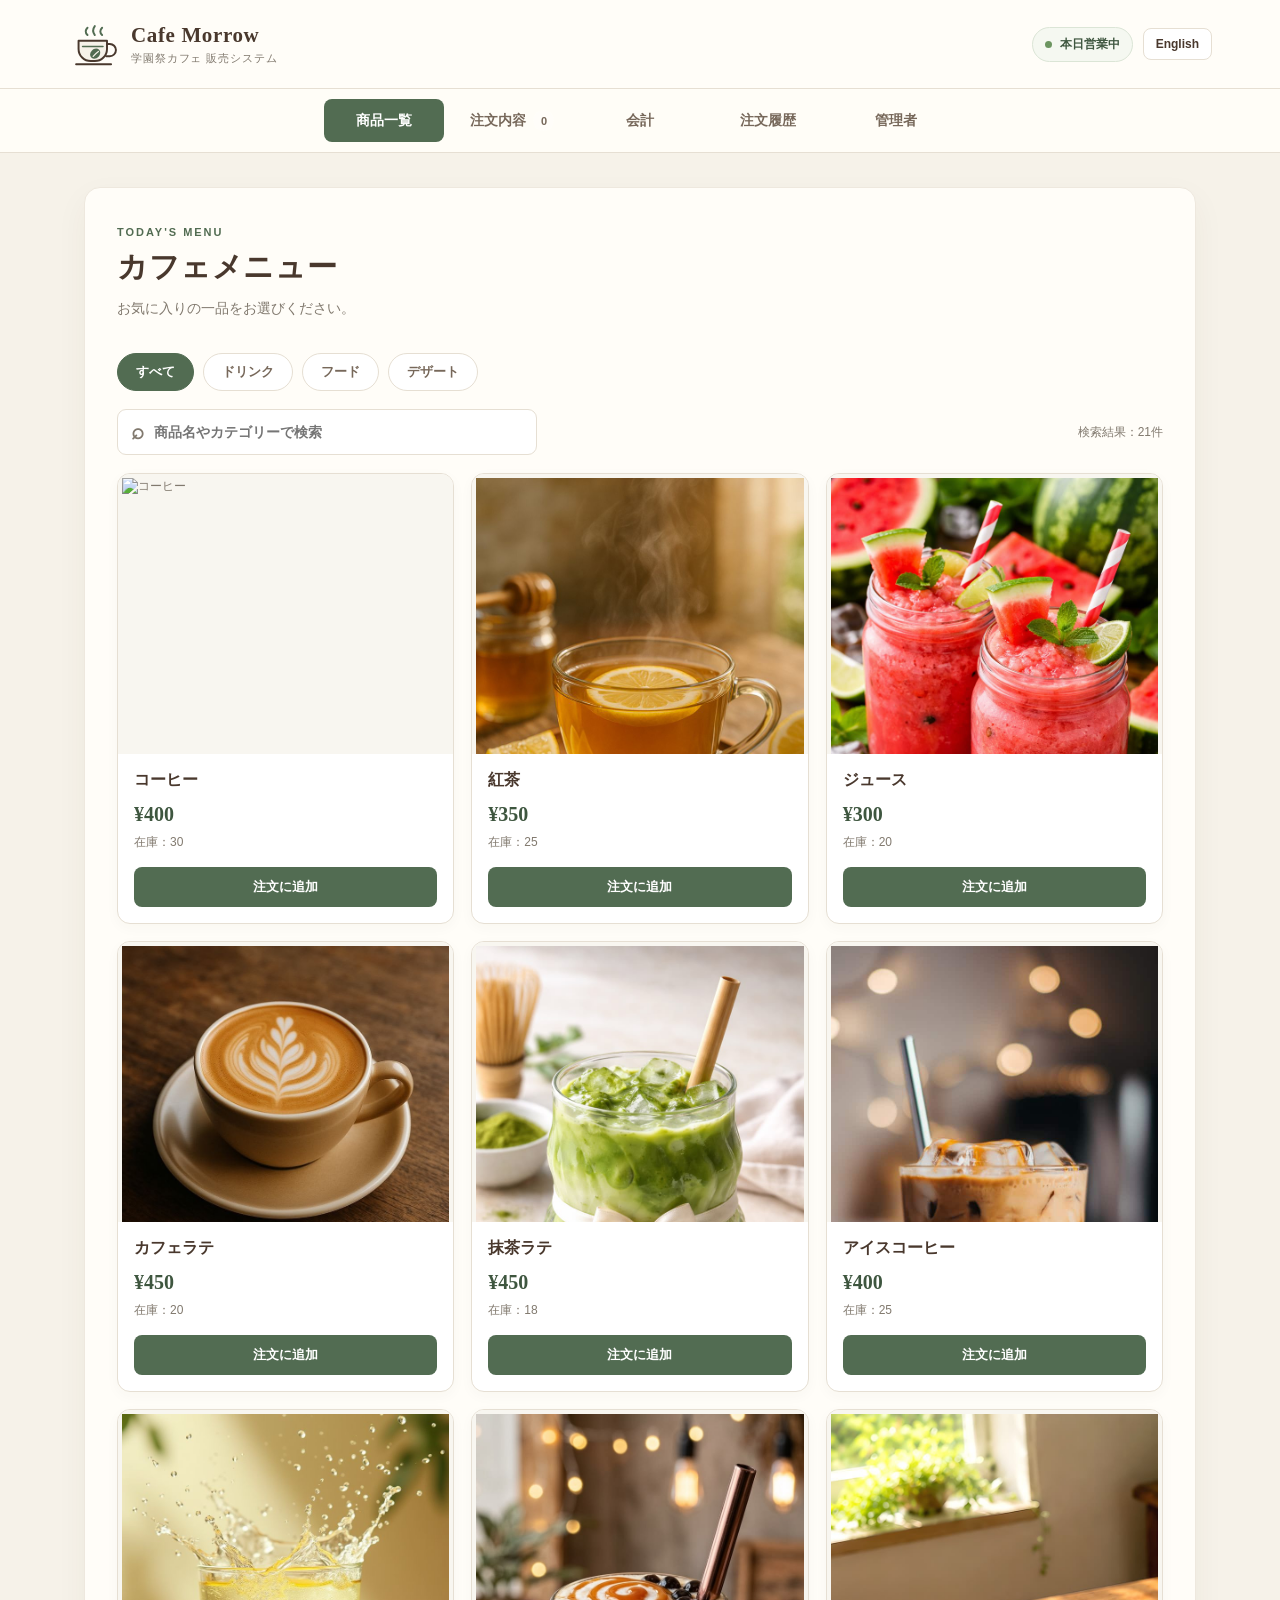
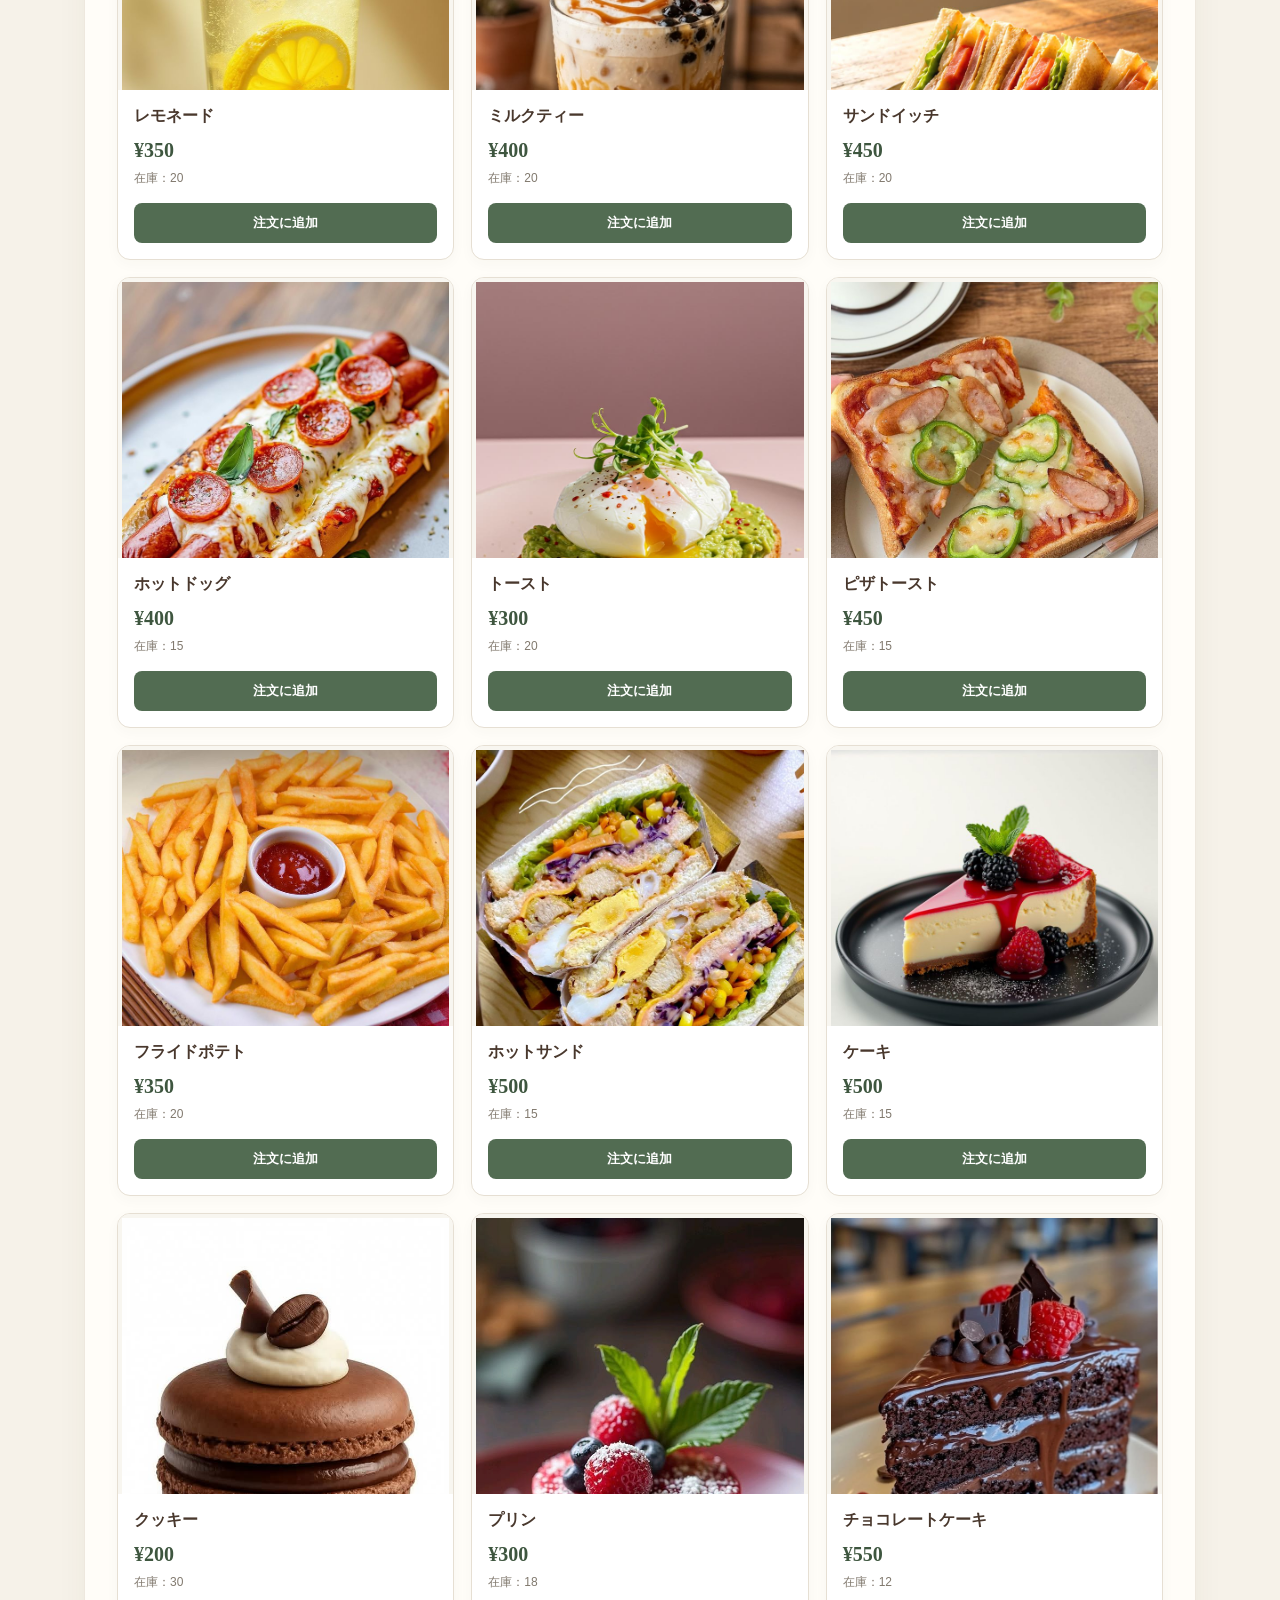
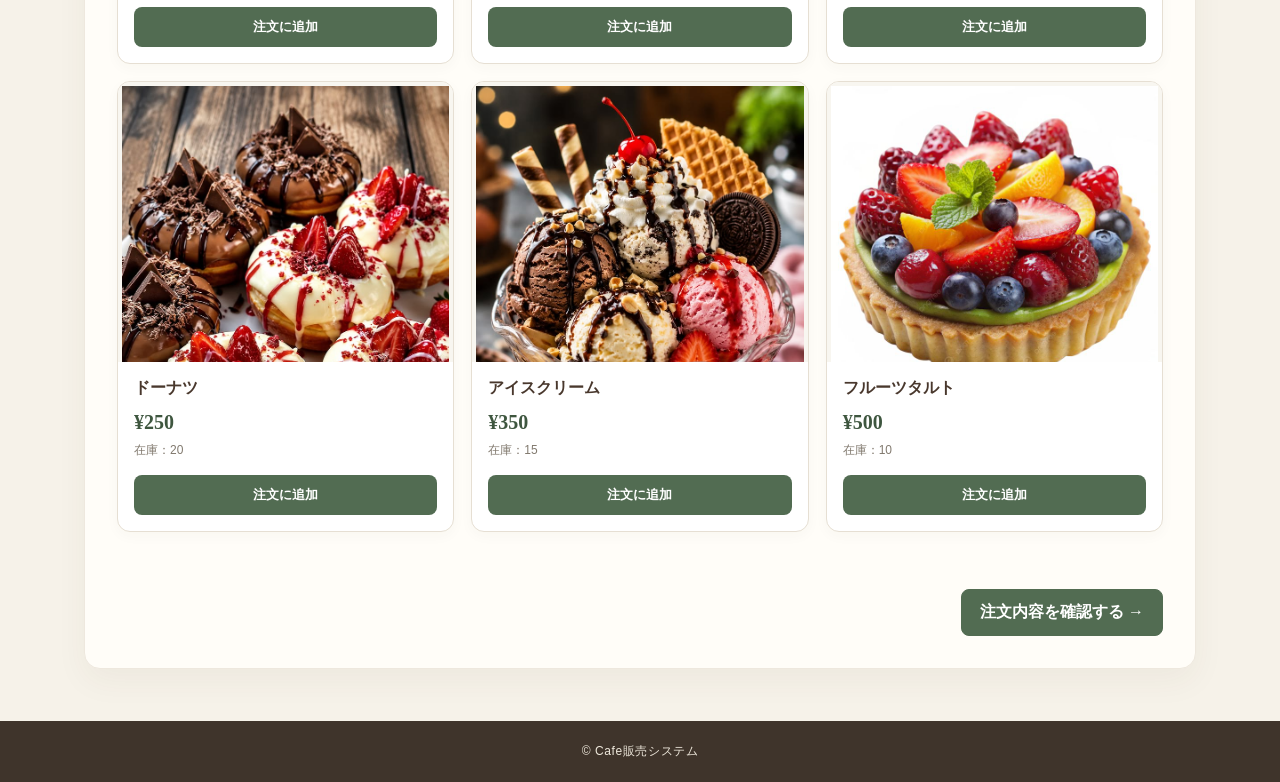
==== commit df89e575: "language change" ====
--- a/cafe_sales_system2/index.html
+++ b/cafe_sales_system2/index.html
@@ -4,7 +4,7 @@
   <meta charset="UTF-8">
   <meta name="viewport" content="width=device-width, initial-scale=1.0">
   <title>Cafe販売システム</title>
-  <link rel="stylesheet" href="style.css?v=20261016-product-photos">
+  <link rel="stylesheet" href="style.css?v=20261016-language-toggle">
   <script src="script.js" defer></script>
 </head>
 <body>
@@ -22,10 +22,13 @@
           <small>学園祭カフェ 販売システム</small>
         </span>
       </a>
-      <span class="open-badge" id="cafeStatus" aria-live="polite">
-        <span aria-hidden="true"></span>
-        <span id="cafeStatusLabel">本日営業中</span>
-      </span>
+      <div class="header-actions">
+        <span class="open-badge" id="cafeStatus" aria-live="polite">
+          <span aria-hidden="true"></span>
+          <span id="cafeStatusLabel">本日営業中</span>
+        </span>
+        <button class="language-button" id="languageToggle" type="button">English</button>
+      </div>
     </div>
   </header>
 
--- a/cafe_sales_system2/style.css
+++ b/cafe_sales_system2/style.css
@@ -31,6 +31,9 @@
 .brand strong, .brand small { display: block; }
 .brand strong { font-family: Georgia, "Yu Mincho", serif; font-size: 21px; letter-spacing: .03em; }
 .brand small { margin-top: 3px; color: var(--muted); font-size: 11px; letter-spacing: .08em; }
+.header-actions { display: flex; align-items: center; gap: 10px; }
+.language-button { padding: 8px 12px; border: 1px solid var(--line); border-radius: 8px; background: var(--white); color: var(--brown); font-size: 12px; font-weight: 700; white-space: nowrap; }
+.language-button:hover { border-color: var(--green); background: var(--green-pale); }
 .open-badge { display: inline-flex; align-items: center; gap: 8px; padding: 8px 12px; border: 1px solid #dbe5d6; border-radius: 999px; background: #f5f8f1; color: var(--green-dark); font-size: 12px; font-weight: 700; }
 .open-badge > span:first-child { width: 7px; height: 7px; flex: 0 0 7px; border-radius: 50%; background: #6c9560; }
 .open-badge > span:last-child { width: auto; height: auto; border-radius: 0; background: transparent; white-space: nowrap; }
@@ -73,11 +76,18 @@
 .search-box:focus-within { border-color: #8ca184; box-shadow: 0 0 0 3px #526c5214; }
 .menu-toolbar #searchMessage { flex: 0 0 auto; margin: 0; font-size: 12px; }
 
-.products { display: grid; grid-template-columns: repeat(3, minmax(0, 1fr)); gap: 17px; }
+.products { display: grid; grid-template-columns: repeat(3, minmax(0, 1fr)); align-items: start; gap: 17px; }
 .product { min-width: 0; overflow: hidden; display: flex; flex-direction: column; padding: 0; border: 1px solid var(--line); border-radius: 13px; background: white; box-shadow: 0 4px 14px #49382d08; transition: transform .18s ease, box-shadow .18s ease, border-color .18s ease; }
 .product:hover { transform: translateY(-2px); border-color: #d3ddcd; box-shadow: 0 10px 24px #49382d12; }
 .product-photo { width: 100%; height: 280px; flex: 0 0 280px; display: grid; place-items: center; overflow: hidden; border: 0; border-radius: 0; background: #f8f6f0; color: var(--muted); font-size: 12px; }
-.product-photo img { display: block; width: 100%; height: 100%; padding: 4px; object-fit: contain; object-position: center; }
+.product-photo img { display: block; width: 100%; height: 100%; padding: 4px; object-fit: contain; object-position: center; transition: transform .28s ease; }
+.product-photo > span { display: grid; width: 100%; height: 100%; place-items: center; }
+@media (hover: hover) and (pointer: fine) {
+  .product-photo:hover img { transform: scale(1.12); }
+}
+@media (hover: none) {
+  .product-photo:active img { transform: scale(1.08); }
+}
 .product-info { flex: 1; min-width: 0; padding: 16px 16px 8px; }
 .product-name { min-height: 1.5em; margin-bottom: 9px; overflow-wrap: anywhere; color: var(--brown); font-size: 16px; font-weight: 700; }
 .price { color: var(--green-dark); font-family: Georgia, "Yu Mincho", serif; font-size: 20px; font-weight: 700; }
@@ -175,6 +185,8 @@
   .brand-logo { width: 40px; height: 40px; flex-basis: 40px; }
   .brand strong { font-size: 16px; }
   .brand small { letter-spacing: 0; }
+  .header-actions { gap: 6px; }
+  .language-button { padding: 7px 8px; font-size: 11px; }
   .open-badge { flex: 0 0 auto; gap: 5px; padding: 6px 7px; font-size: 10px; }
   .product-photo { height: 280px; flex-basis: 280px; }
 }
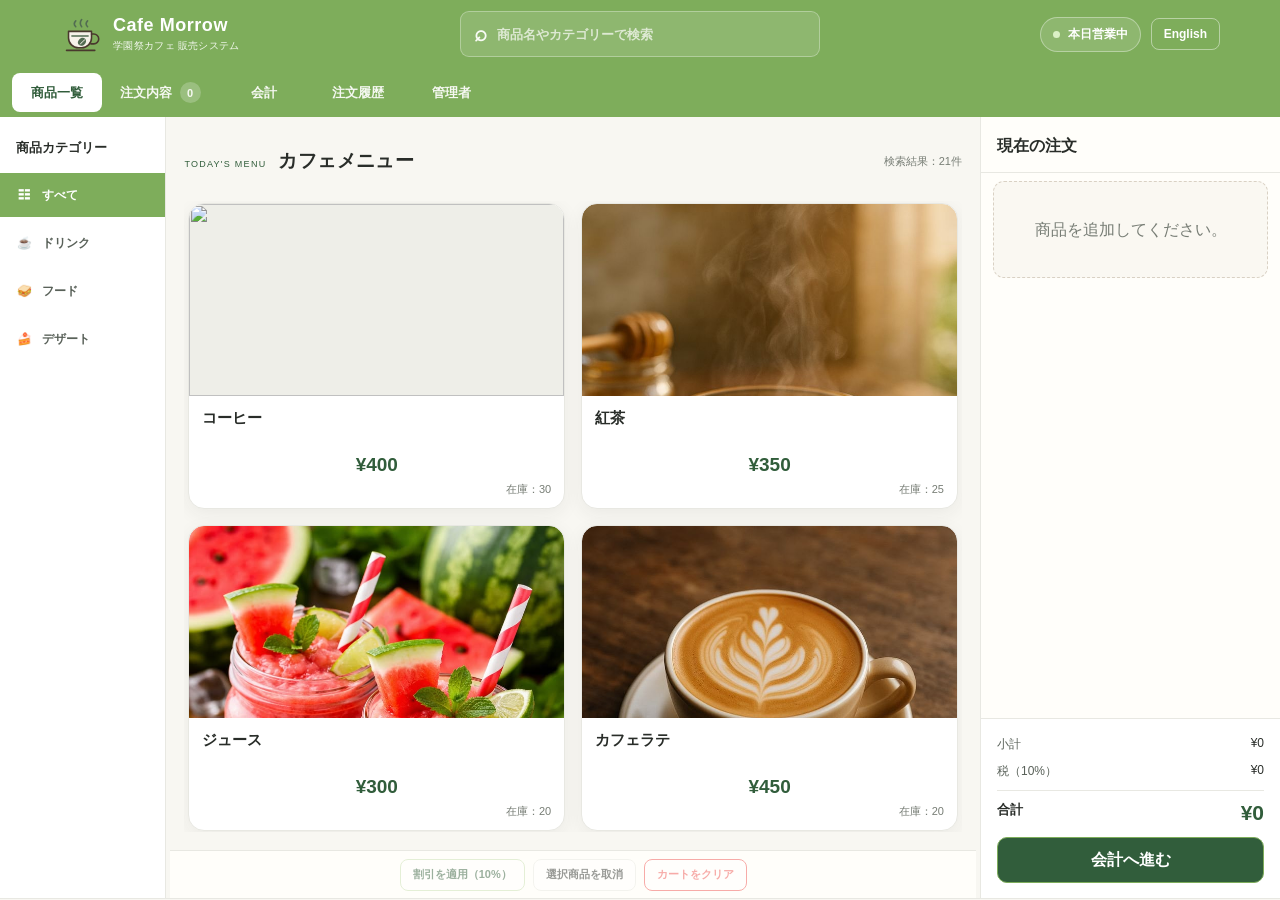
==== commit fa7fb7be: "デサイー変更" ====
--- a/cafe_sales_system2/index.html
+++ b/cafe_sales_system2/index.html
@@ -22,6 +22,16 @@
           <small>学園祭カフェ 販売システム</small>
         </span>
       </a>
+      <label class="search-box header-search">
+        <span aria-hidden="true">⌕</span>
+        <input
+          id="search"
+          type="search"
+          aria-label="商品検索"
+          placeholder="商品名やカテゴリーで検索"
+          autocomplete="off"
+        >
+      </label>
       <div class="header-actions">
         <span class="open-badge" id="cafeStatus" aria-live="polite">
           <span aria-hidden="true"></span>
@@ -44,43 +54,48 @@
 
   <main>
     <section class="screen active" id="productsScreen">
-      <div class="panel menu-panel">
-        <div class="menu-intro">
-          <p class="eyebrow">TODAY'S MENU</p>
-          <h2>カフェメニュー</h2>
-          <p class="muted">お気に入りの一品をお選びください。</p>
+      <div class="pos-layout">
+        <aside class="category-sidebar" aria-label="カテゴリー">
+          <h2>商品カテゴリー</h2>
+          <div class="categories" id="categories">
+            <button class="category active" data-category="すべて"><span aria-hidden="true">☷</span> すべて</button>
+            <button class="category" data-category="ドリンク"><span aria-hidden="true">☕</span> ドリンク</button>
+            <button class="category" data-category="フード"><span aria-hidden="true">🥪</span> フード</button>
+            <button class="category" data-category="デザート"><span aria-hidden="true">🍰</span> デザート</button>
+          </div>
+        </aside>
+
+        <section class="product-browser" aria-label="商品一覧">
+          <div class="menu-toolbar">
+            <div class="menu-heading">
+              <p class="eyebrow">TODAY'S MENU</p>
+              <h2>カフェメニュー</h2>
+            </div>
+            <p id="searchMessage" class="muted" aria-live="polite"></p>
+          </div>
           <p class="closed-notice" id="cafeClosedNotice" hidden>
             ただいま閉店中です。営業再開まで注文をお待ちください。
           </p>
-        </div>
-
-        <div class="categories" id="categories">
-          <button class="category active" data-category="すべて">すべて</button>
-          <button class="category" data-category="ドリンク">ドリンク</button>
-          <button class="category" data-category="フード">フード</button>
-          <button class="category" data-category="デザート">デザート</button>
-        </div>
-
-        <div class="menu-toolbar">
-          <label class="search-box">
-            <span aria-hidden="true">⌕</span>
-            <input
-              id="search"
-              type="search"
-              aria-label="商品検索"
-              placeholder="商品名やカテゴリーで検索"
-              autocomplete="off"
-            >
-          </label>
-          <p id="searchMessage" class="muted" aria-live="polite"></p>
-        </div>
-
-        <div class="products" id="products"></div>
-        <p id="notice" class="notice" aria-live="polite"></p>
-
-        <div class="actions">
-          <button class="primary" data-go="orderScreen">注文内容を確認する →</button>
-        </div>
+          <div class="products" id="products"></div>
+          <p id="notice" class="notice" aria-live="polite"></p>
+          <div class="bottom-action-bar">
+            <button class="secondary discount-button" id="discountButton" type="button" disabled>割引を適用（10%）</button>
+            <button class="secondary" id="voidItemButton" type="button" disabled>選択商品を取消</button>
+            <button class="danger-button" id="clearCartButton" type="button" disabled>カートをクリア</button>
+          </div>
+        </section>
+
+        <aside class="current-order" aria-labelledby="currentOrderHeading">
+          <h2 id="currentOrderHeading">現在の注文</h2>
+          <div class="pos-cart" id="posCart"></div>
+          <div class="order-summary">
+            <div class="summary-row"><span>小計</span><strong id="posSubtotal">¥0</strong></div>
+            <div class="summary-row discount-summary" id="posDiscountRow" hidden><span>割引（10%）</span><strong id="posDiscount">−¥0</strong></div>
+            <div class="summary-row"><span>税（10%）</span><strong id="posTax">¥0</strong></div>
+            <div class="summary-row grand-total"><span>合計</span><strong id="posTotal">¥0</strong></div>
+            <button class="primary full" type="button" data-go="paymentScreen">会計へ進む</button>
+          </div>
+        </aside>
       </div>
     </section>
 
@@ -98,11 +113,17 @@
 
     <section class="screen" id="orderScreen">
       <div class="panel">
-        <h2>🛒 注文内容</h2>
+        <h2 class="section-heading"><span class="heading-icon" aria-hidden="true"><svg viewBox="0 0 24 24" fill="none" stroke="currentColor" stroke-width="1.8" stroke-linecap="round" stroke-linejoin="round"><circle cx="9" cy="20" r="1"/><circle cx="19" cy="20" r="1"/><path d="M2 3h2l2.4 12.2a2 2 0 0 0 2 1.6h9.8a2 2 0 0 0 2-1.6L22 7H5"/></svg></span>注文内容</h2>
         <p class="muted">選択した商品の数量を変更したり、削除したりできます。</p>
         <div id="cart"></div>
+        <div class="order-summary detail-summary">
+          <div class="summary-row"><span>小計</span><strong id="orderSubtotal">¥0</strong></div>
+          <div class="summary-row discount-summary" id="orderDiscountRow" hidden><span>割引（10%）</span><strong id="orderDiscount">−¥0</strong></div>
+          <div class="summary-row"><span>税（10%）</span><strong id="orderTax">¥0</strong></div>
+          <button class="secondary discount-cancel-button" id="orderDiscountButton" type="button">割引を適用（10%）</button>
+        </div>
         <div class="total">
-          <span>合計</span>
+          <span>合計（税込）</span>
           <strong id="total">¥0</strong>
         </div>
         <div class="actions split">
@@ -114,11 +135,16 @@
 
     <section class="screen" id="paymentScreen">
       <div class="panel narrow">
-        <h2>🎫 会計</h2>
+        <h2 class="section-heading"><span class="heading-icon" aria-hidden="true"><svg viewBox="0 0 24 24" fill="none" stroke="currentColor" stroke-width="1.8" stroke-linecap="round" stroke-linejoin="round"><rect x="3" y="5" width="18" height="14" rx="2"/><path d="M3 10h18M7 15h4"/></svg></span>会計</h2>
         <div class="payment-summary">
-          <span>お支払い合計</span>
-          <strong id="paymentTotal">¥0</strong>
-        </div>
+          <div class="order-summary payment-breakdown">
+            <div class="summary-row"><span>小計</span><strong id="paymentSubtotal">¥0</strong></div>
+            <div class="summary-row discount-summary" id="paymentDiscountRow" hidden><span>割引（10%）</span><strong id="paymentDiscount">−¥0</strong></div>
+            <div class="summary-row"><span>税（10%）</span><strong id="paymentTax">¥0</strong></div>
+            <div class="summary-row grand-total"><span>お支払い合計</span><strong id="paymentTotal">¥0</strong></div>
+          </div>
+        </div>
+        <button class="secondary discount-cancel-button" id="paymentDiscountButton" type="button">割引を適用（10%）</button>
 
         <label for="paymentMethod">支払方法</label>
         <select id="paymentMethod" class="payment-select">
@@ -155,7 +181,7 @@
 
     <section class="screen" id="historyScreen">
       <div class="panel">
-        <h2>📋 注文履歴</h2>
+        <h2 class="section-heading"><span class="heading-icon" aria-hidden="true"><svg viewBox="0 0 24 24" fill="none" stroke="currentColor" stroke-width="1.8" stroke-linecap="round" stroke-linejoin="round"><rect x="5" y="4" width="14" height="17" rx="2"/><path d="M9 4.5h6M9 10h6M9 14h6M9 18h3"/></svg></span>注文履歴</h2>
         <p class="muted">確定した注文を新しい順に表示します。</p>
         <div id="history"></div>
         <button class="secondary" id="clearHistory">履歴を削除</button>
@@ -164,7 +190,7 @@
 
     <section class="screen" id="adminLoginScreen">
       <div class="panel narrow">
-        <h2>🔐 管理者ログイン</h2>
+        <h2 class="section-heading"><span class="heading-icon" aria-hidden="true"><svg viewBox="0 0 24 24" fill="none" stroke="currentColor" stroke-width="1.8" stroke-linecap="round" stroke-linejoin="round"><rect x="4" y="10" width="16" height="11" rx="2"/><path d="M8 10V7a4 4 0 1 1 8 0v3M12 14v3"/></svg></span>管理者ログイン</h2>
         <p class="muted">管理者専用機能を利用するにはログインしてください。</p>
 
         <label for="adminUser">ユーザー名</label>
@@ -192,7 +218,7 @@
       <div class="panel">
         <div class="admin-heading">
           <div>
-            <h2>🛠 管理者ダッシュボード</h2>
+            <h2 class="section-heading"><span class="heading-icon" aria-hidden="true"><svg viewBox="0 0 24 24" fill="none" stroke="currentColor" stroke-width="1.8" stroke-linecap="round" stroke-linejoin="round"><circle cx="12" cy="12" r="3"/><path d="m19.4 15 .1.1a1.7 1.7 0 0 1-2.4 2.4l-.1-.1a1.7 1.7 0 0 0-2.9 1.2v.2a1.7 1.7 0 0 1-3.4 0v-.2a1.7 1.7 0 0 0-2.9-1.2l-.1.1a1.7 1.7 0 0 1-2.4-2.4l.1-.1a1.7 1.7 0 0 0-1.2-2.9H4a1.7 1.7 0 0 1 0-3.4h.2a1.7 1.7 0 0 0 1.2-2.9l-.1-.1a1.7 1.7 0 0 1 2.4-2.4l.1.1a1.7 1.7 0 0 0 2.9-1.2V2.9a1.7 1.7 0 0 1 3.4 0v.2a1.7 1.7 0 0 0 2.9 1.2l.1-.1a1.7 1.7 0 0 1 2.4 2.4l-.1.1a1.7 1.7 0 0 0 1.2 2.9h.2a1.7 1.7 0 0 1 0 3.4h-.2a1.7 1.7 0 0 0-1.2 2.9Z"/></svg></span>管理者ダッシュボード</h2>
             <p class="muted">商品・在庫・売上・販売状況を管理できます。</p>
           </div>
           <button class="secondary" id="adminLogout">ログアウト</button>
--- a/cafe_sales_system2/style.css
+++ b/cafe_sales_system2/style.css
@@ -1,17 +1,17 @@
 :root {
   color-scheme: light;
-  --cream: #f6f2e9;
-  --paper: #fffdf8;
+  --cream: #f8f7f2;
+  --paper: #ffffff;
   --white: #fff;
-  --brown: #49382d;
-  --brown-soft: #77685a;
-  --green: #526c52;
-  --green-dark: #3e563f;
-  --green-pale: #eaf0e6;
-  --line: #e6dfd3;
-  --muted: #81796e;
-  --danger: #a44e3f;
-  --shadow: 0 12px 32px #49382d0d;
+  --brown: #292d29;
+  --brown-soft: #596159;
+  --green: #7ead5b;
+  --green-dark: #315d3b;
+  --green-pale: #edf4e8;
+  --line: #e8e8e2;
+  --muted: #777d75;
+  --danger: #ef5350;
+  --shadow: 0 8px 22px #3036400d;
   font-family: "Hiragino Kaku Gothic ProN", "Yu Gothic", Meiryo, sans-serif;
   color: var(--brown);
   background: var(--cream);
@@ -193,3 +193,462 @@
 @media (prefers-reduced-motion: reduce) {
   *, *::before, *::after { scroll-behavior: auto !important; transition-duration: .01ms !important; }
 }
+
+/* Compact POS workspace */
+.site-header { background: var(--green); border-bottom: 0; color: white; }
+.header-inner { width: min(1480px, 100%); min-height: 68px; padding: 10px 20px; gap: 22px; }
+.brand { flex: 0 0 auto; color: white; }
+.brand-logo { width: 42px; height: 42px; flex-basis: 42px; }
+.brand strong { font-family: inherit; font-size: 18px; }
+.brand small { color: #f3f8ee; font-size: 10px; letter-spacing: .03em; }
+.header-search { width: min(360px, 34vw); min-height: 38px; margin: 0 auto; border-color: #ffffff40; border-radius: 9px; background: #ffffff20; color: #f8fbf5; }
+.header-search input { color: white; font-size: 13px; }
+.header-search input::placeholder { color: #f2f6edc9; }
+.header-search:focus-within { border-color: white; box-shadow: 0 0 0 3px #ffffff24; }
+.header-actions { flex: 0 0 auto; }
+.open-badge { border-color: #ffffff5c; background: #ffffff20; color: white; }
+.open-badge > span:first-child { background: #dbf1c6; }
+.open-badge.closed { border-color: #ffe0d9; background: #ffffff20; color: white; }
+.open-badge.closed > span:first-child { background: #ffd0c5; }
+.language-button { border-color: #ffffff72; background: transparent; color: white; }
+.language-button:hover { border-color: white; background: #ffffff22; color: white; }
+.nav { position: static; justify-content: flex-start; gap: 4px; padding: 5px max(12px, calc((100vw - 1440px) / 2)); border: 0; background: var(--green); }
+.nav-button { min-width: 90px; padding: 9px 14px; color: #f5f8f1; font-size: 13px; }
+.nav-button:hover { background: #ffffff20; color: white; }
+.nav-button.active { background: white; color: var(--green-dark); }
+.nav-button:disabled { color: #ffffff99; }
+#cartBadge { background: #ffffff38; }
+main { width: 100%; max-width: none; min-height: 0; margin: 0; padding: 0; }
+#productsScreen.active { height: calc(100dvh - 118px); min-height: 510px; }
+.pos-layout { display: grid; width: 100%; height: 100%; min-height: 0; grid-template-columns: 166px minmax(0, 1fr) 312px; border-bottom: 1px solid var(--line); background: var(--cream); }
+.category-sidebar { min-width: 0; overflow-y: auto; padding: 18px 0; border-right: 1px solid var(--line); background: white; }
+.category-sidebar h2 { margin: 0 16px 14px; font-family: inherit; font-size: 14px; letter-spacing: 0; }
+.categories { display: grid; gap: 4px; margin: 0; }
+.category { display: flex; min-height: 40px; align-items: center; gap: 9px; padding: 9px 14px; border: 0; border-radius: 0; background: white; color: var(--brown-soft); font-size: 12px; text-align: left; }
+.category > span { width: 18px; text-align: center; }
+.category:hover { border-color: transparent; background: var(--green-pale); color: var(--green-dark); }
+.category.active { border-color: transparent; background: var(--green); color: white; }
+.product-browser { display: flex; min-width: 0; min-height: 0; flex-direction: column; padding: 12px 14px 0; }
+.menu-toolbar { min-height: 46px; flex: 0 0 auto; align-items: center; margin: 0 0 8px; }
+.menu-heading { display: flex; align-items: baseline; gap: 10px; }
+.menu-heading .eyebrow { margin: 0; color: var(--green-dark); font-size: 9px; }
+.menu-heading h2 { margin: 0; font-family: inherit; font-size: 17px; }
+.menu-toolbar #searchMessage { font-size: 11px; }
+.products { min-height: 0; flex: 1 1 auto; grid-template-columns: repeat(4, minmax(0, 1fr)); align-content: start; gap: 10px; overflow-y: auto; padding: 0 3px 12px; }
+.product { width: 100%; min-height: 0; align-items: stretch; padding: 4px; border-color: var(--line); border-radius: 17px; color: var(--brown); text-align: center; }
+.product-photo { width: 100%; height: clamp(72px, 9.5vh, 104px); flex: 0 0 auto; border-radius: 12px; background: #f2f3f0; }
+.product-photo img { padding: 0; object-fit: cover; }
+.product-info { flex: 0 0 auto; padding: 4px 4px 2px; }
+.product-name { min-height: 0; margin: 0 0 2px; font-size: 12px; }
+.price { color: var(--green); font-family: inherit; font-size: 14px; }
+.stock { margin: 2px 0 1px; font-size: 10px; }
+.product:disabled { cursor: not-allowed; filter: grayscale(.25); opacity: .7; }
+.product.out-of-stock .product-photo { position: relative; }
+.product.out-of-stock .product-photo::after { position: absolute; inset: 0; display: grid; place-items: center; background: #30364075; color: white; content: attr(data-stock-label); font-size: 12px; font-weight: 700; }
+.product-browser > .notice { flex: 0 0 auto; margin: 0; }
+.current-order { display: flex; min-width: 0; min-height: 0; flex-direction: column; border-left: 1px solid var(--line); background: white; }
+.current-order > h2 { flex: 0 0 auto; margin: 0; padding: 16px 14px 13px; border-bottom: 1px solid var(--line); font-family: inherit; font-size: 15px; letter-spacing: 0; }
+.pos-cart { min-height: 0; flex: 1 1 auto; overflow-y: auto; padding: 8px 10px; }
+.order-row { position: relative; grid-template-columns: minmax(0, 1fr) auto; gap: 6px; margin: 4px 0 8px; padding: 11px 10px; border: 1px solid transparent; border-radius: 12px; background: #f5f6f5; cursor: pointer; }
+.order-row.selected { border-color: var(--green); background: #f2f7ed; }
+.order-name { margin: 0; font-size: 12px; }
+.order-detail { margin-top: 4px; font-size: 10px; }
+.order-price { align-self: start; font-size: 12px; }
+.qty-controls { gap: 5px; margin-top: 7px; }
+.qty-controls button { min-width: 24px; min-height: 24px; padding: 1px 6px; border-color: transparent; background: transparent; color: var(--green-dark); font-size: 12px; }
+.qty-controls .remove { color: var(--danger); font-size: 17px; }
+.order-summary { flex: 0 0 auto; padding: 10px 14px; border-top: 1px solid var(--line); background: white; }
+.summary-row { display: flex; justify-content: space-between; gap: 10px; padding: 4px 0; color: var(--brown-soft); font-size: 11px; }
+.summary-row strong { color: var(--brown); font-weight: 500; }
+.summary-row.discount-summary strong { color: var(--green-dark); }
+.summary-row.grand-total { margin: 3px 0 7px; border-top: 1px solid var(--line); color: var(--brown); font-size: 13px; font-weight: 700; }
+.summary-row.grand-total strong { color: var(--green); font-size: 17px; font-weight: 800; }
+.order-summary .primary { min-height: 38px; padding: 8px 12px; }
+.bottom-action-bar { display: flex; min-height: 48px; flex: 0 0 auto; align-items: center; justify-content: center; gap: 8px; margin: 0 -14px; padding: 6px 8px; border-top: 1px solid var(--line); background: white; }
+.bottom-action-bar button { min-height: 32px; padding: 6px 12px; font-size: 11px; }
+.discount-button { border-color: #c8dfb1; color: var(--green-dark); }
+.danger-button { min-height: 44px; padding: 12px 18px; border: 1px solid var(--danger); border-radius: 8px; background: white; color: var(--danger); font-weight: 700; }
+.danger-button:hover:not(:disabled) { background: #fff1f0; }
+.bottom-action-bar button:disabled { cursor: not-allowed; opacity: .48; }
+.screen:not(#productsScreen).active { width: min(1160px, 100%); margin: 0 auto; padding: 28px 20px 42px; }
+.detail-summary { margin-top: 12px; padding: 8px 0; border-top: 0; background: transparent; }
+.discount-cancel-button { min-height: 34px; margin-top: 6px; padding: 7px 12px; color: var(--green-dark); font-size: 12px; }
+.payment-breakdown { width: 100%; padding: 0; border: 0; }
+.payment-summary { display: block; }
+[hidden] { display: none !important; }
+.section-heading { display: flex; align-items: center; gap: 11px; }
+.heading-icon {
+  display: inline-grid;
+  width: 38px;
+  height: 38px;
+  flex: 0 0 38px;
+  place-items: center;
+  border-radius: 12px;
+  background: var(--green-pale);
+  color: var(--green-dark);
+}
+.heading-icon svg { display: block; width: 21px; height: 21px; }
+.admin-heading .section-heading { margin-top: 3px; }
+footer { display: none; }
+
+@media (min-width: 1500px) {
+  .pos-layout { grid-template-columns: 190px minmax(0, 1fr) 360px; }
+  .products { grid-template-columns: repeat(5, minmax(0, 1fr)); gap: 12px; }
+  .product-photo { height: clamp(90px, 10vh, 125px); }
+}
+@media (max-width: 1050px) {
+  .pos-layout { grid-template-columns: 132px minmax(0, 1fr) 280px; }
+  .products { grid-template-columns: repeat(3, minmax(0, 1fr)); }
+  .header-inner { gap: 12px; padding-right: 12px; padding-left: 12px; }
+  .nav-button { min-width: 0; padding-right: 10px; padding-left: 10px; }
+}
+@media (max-width: 760px) {
+  .header-inner { min-height: 62px; flex-wrap: wrap; gap: 8px; padding: 8px 12px; }
+  .brand-logo { width: 36px; height: 36px; flex-basis: 36px; }
+  .brand strong { font-size: 16px; }
+  .brand small { display: none; }
+  .header-search { order: 3; width: 100%; max-width: none; }
+  .header-actions { margin-left: auto; }
+  .open-badge { padding: 6px 8px; font-size: 10px; }
+  .nav { overflow-x: auto; padding: 4px 8px; }
+  .nav-button { min-height: 36px; padding: 7px 10px; font-size: 11px; }
+  main { padding: 0; }
+  #productsScreen.active { height: auto; min-height: 0; }
+  .pos-layout { height: auto; min-height: 0; grid-template-columns: minmax(0, 1fr); }
+  .category-sidebar { overflow-x: auto; overflow-y: hidden; padding: 8px 10px; border-right: 0; border-bottom: 1px solid var(--line); }
+  .category-sidebar h2 { margin: 0 4px 7px; font-size: 12px; }
+  .categories { display: flex; gap: 6px; }
+  .category { min-height: 34px; flex: 0 0 auto; padding: 7px 11px; border-radius: 8px; }
+  .product-browser { min-height: 430px; padding: 10px 10px 0; }
+  .products { grid-template-columns: repeat(2, minmax(0, 1fr)); overflow: visible; }
+  .product-photo { height: clamp(86px, 24vw, 150px); }
+  .current-order { min-height: 330px; border-top: 1px solid var(--line); border-left: 0; }
+  .pos-cart { max-height: 260px; }
+  .bottom-action-bar { position: sticky; bottom: 0; z-index: 2; margin: 0 -10px; }
+  .screen:not(#productsScreen).active { padding: 18px 12px 30px; }
+}
+@media (max-width: 380px) {
+  .header-actions { gap: 5px; }
+  .language-button { padding: 6px 8px; }
+  .bottom-action-bar { gap: 4px; }
+  .bottom-action-bar button { padding: 6px 7px; font-size: 10px; }
+}
+
+/* Responsive card geometry and tablet reflow */
+html, body { max-width: 100%; }
+body { overflow-x: clip; }
+.pos-layout { grid-template-columns: minmax(140px, 0.16fr) minmax(0, 1fr) minmax(280px, clamp(280px, 22vw, 360px)); }
+.category-sidebar, .product-browser, .current-order { min-width: 0; }
+.products {
+  grid-template-columns: repeat(auto-fill, minmax(min(100%, clamp(150px, 14vw, 190px)), 1fr));
+  grid-auto-rows: minmax(154px, auto);
+  align-items: stretch;
+}
+.product {
+  display: grid;
+  grid-template-rows: auto 1fr;
+  min-height: 154px;
+  height: 100%;
+}
+.product-photo {
+  width: 100%;
+  height: auto;
+  aspect-ratio: 1.75 / 1;
+  flex: initial;
+}
+.product-photo img { width: 100%; height: 100%; object-fit: cover; object-position: center; }
+.product-info {
+  display: grid;
+  grid-template-rows: 2.6em auto minmax(1.2em, auto);
+  align-content: start;
+  justify-items: center;
+  min-width: 0;
+}
+.product-name {
+  display: -webkit-box;
+  width: 100%;
+  min-width: 0;
+  min-height: 0;
+  overflow: hidden;
+  overflow-wrap: anywhere;
+  line-height: 1.3;
+  -webkit-box-orient: vertical;
+  -webkit-line-clamp: 2;
+}
+.product .price { align-self: center; white-space: nowrap; }
+.product .stock { align-self: end; min-height: 1.2em; }
+.product:focus-visible { outline-offset: 2px; }
+
+@media (max-width: 900px) {
+  #productsScreen.active { height: auto; min-height: 0; }
+  .pos-layout { height: auto; min-height: 0; grid-template-columns: minmax(0, 1fr); }
+  .category-sidebar {
+    overflow-x: auto;
+    overflow-y: hidden;
+    padding: 10px 12px;
+    border-right: 0;
+    border-bottom: 1px solid var(--line);
+  }
+  .category-sidebar h2 { margin: 0 4px 7px; font-size: 12px; }
+  .categories { display: flex; width: max-content; max-width: 100%; flex-wrap: nowrap; gap: 6px; }
+  .category { min-height: 40px; flex: 0 0 auto; padding: 8px 12px; border-radius: 8px; }
+  .product-browser { min-height: 0; padding: 12px 14px 0; }
+  .products { min-height: 0; overflow: visible; }
+  .current-order { min-height: 300px; border-top: 1px solid var(--line); border-left: 0; }
+  .pos-cart { max-height: 320px; }
+}
+
+@media (max-width: 760px) {
+  .header-inner { width: 100%; }
+  .header-search { min-width: 0; }
+  .nav { justify-content: flex-start; scrollbar-width: none; }
+  .nav::-webkit-scrollbar, .category-sidebar::-webkit-scrollbar { display: none; }
+  .nav-button { flex: 0 0 auto; }
+  .product-browser { padding: 10px 10px 0; }
+  .products {
+    grid-template-columns: repeat(auto-fill, minmax(min(100%, 150px), 1fr));
+    grid-auto-rows: minmax(164px, auto);
+    gap: 10px;
+    padding-bottom: 14px;
+  }
+  .product { min-height: 164px; padding: 5px; border-radius: 14px; }
+  .product-info { padding: 5px 5px 4px; }
+  .product-name { font-size: 12px; }
+  .product .price { font-size: 14px; }
+  .product .stock { font-size: 10px; }
+  .current-order { min-height: 300px; }
+  .pos-cart { max-height: 280px; }
+  .bottom-action-bar {
+    position: static;
+    min-height: 54px;
+    flex-wrap: wrap;
+    margin: 0 -10px;
+    padding: 6px 8px max(6px, env(safe-area-inset-bottom));
+  }
+  .bottom-action-bar button { min-height: 40px; }
+}
+
+@media (max-width: 480px) {
+  .header-inner { gap: 8px; padding: 8px 10px; }
+  .brand { gap: 7px; }
+  .brand-logo { width: 36px; height: 36px; flex-basis: 36px; }
+  .brand strong { font-size: 15px; }
+  .header-actions { max-width: 100%; gap: 6px; }
+  .open-badge { max-width: 126px; overflow: hidden; padding: 6px 8px; font-size: 10px; text-overflow: ellipsis; }
+  .language-button { min-height: 36px; padding: 6px 9px; }
+  .header-search { min-height: 42px; }
+  .nav { gap: 2px; padding: 4px 6px; }
+  .nav-button { min-height: 42px; padding: 8px 10px; font-size: 11px; }
+  .menu-toolbar { flex-direction: row; align-items: center; gap: 8px; }
+  .menu-heading { min-width: 0; flex-wrap: wrap; gap: 3px 8px; }
+  .menu-heading h2 { font-size: 16px; }
+  .menu-toolbar #searchMessage { font-size: 10px; }
+  .products { gap: 8px; }
+  .product { min-height: 158px; }
+  .product-photo { aspect-ratio: 1.55 / 1; }
+  .bottom-action-bar { gap: 6px; }
+  .bottom-action-bar button { flex: 1 1 auto; padding: 7px 8px; font-size: 10px; }
+}
+
+@media (max-width: 380px) {
+  .open-badge { max-width: 112px; }
+  .product-browser { padding-right: 8px; padding-left: 8px; }
+  .products { grid-template-columns: repeat(auto-fill, minmax(min(100%, 142px), 1fr)); }
+  .product { min-height: 152px; }
+  .product-name { font-size: 11px; }
+  .bottom-action-bar { margin-right: -8px; margin-left: -8px; }
+}
+
+/* Cafe menu: photography-first product cards and a quieter order panel */
+.site-header { background: var(--green); }
+.header-search { border-color: #ffffff50; }
+.nav { background: var(--green); }
+.pos-layout {
+  grid-template-columns: clamp(148px, 13vw, 188px) minmax(0, 1fr) clamp(300px, 23vw, 360px);
+}
+.category-sidebar { padding-top: 22px; }
+.category-sidebar h2 {
+  margin: 0 16px 16px;
+  color: var(--brown);
+  font-size: 13px;
+  font-weight: 700;
+}
+.category { min-height: 44px; padding: 10px 15px; transition: background-color .16s ease, color .16s ease; }
+.category.active { background: var(--green); color: white; }
+.category:not(.active):hover { background: #f4f6ef; }
+.product-browser { padding: 17px 18px 0; }
+.menu-toolbar { min-height: 54px; margin-bottom: 13px; }
+.menu-heading { align-items: baseline; gap: 12px; }
+.menu-heading .eyebrow { color: var(--green-dark); letter-spacing: .14em; }
+.menu-heading h2 { color: var(--brown); font-size: clamp(18px, 1.5vw, 22px); }
+.products {
+  grid-template-columns: repeat(auto-fill, minmax(min(100%, 255px), 1fr));
+  grid-auto-rows: max-content;
+  align-content: start;
+  gap: 16px;
+  padding: 2px 4px 18px;
+}
+.product {
+  display: flex;
+  height: auto;
+  min-height: 0;
+  flex-direction: column;
+  align-items: stretch;
+  padding: 0;
+  border: 1px solid var(--line);
+  border-radius: 16px;
+  background: var(--paper);
+  box-shadow: 0 5px 18px #292d2910;
+  text-align: left;
+  transition: transform .2s ease, box-shadow .2s ease, border-color .2s ease;
+}
+.product:hover:not(:disabled) {
+  transform: translateY(-3px);
+  border-color: #d5dfca;
+  box-shadow: 0 12px 26px #292d2918;
+}
+.product:active:not(:disabled) { transform: translateY(-1px) scale(.99); }
+.product:focus-visible { outline: 3px solid var(--green-dark); outline-offset: 3px; }
+.product-photo {
+  width: 100%;
+  height: clamp(180px, 15vw, 220px);
+  aspect-ratio: auto;
+  flex: none;
+  border-radius: 15px 15px 0 0;
+  background: #eeeee8;
+}
+.product-photo img { object-fit: cover; object-position: center; transition: transform .35s ease; }
+.product-info {
+  display: flex;
+  flex: 1 0 auto;
+  flex-direction: column;
+  align-items: flex-start;
+  gap: 4px;
+  padding: 11px 13px 12px;
+  text-align: left;
+}
+.product-name {
+  display: -webkit-box;
+  width: 100%;
+  min-height: 2.8em;
+  margin: 0;
+  overflow: hidden;
+  color: var(--brown);
+  font-size: 15px;
+  font-weight: 700;
+  line-height: 1.4;
+  overflow-wrap: anywhere;
+  -webkit-box-orient: vertical;
+  -webkit-line-clamp: 2;
+}
+.product .price {
+  color: var(--green-dark);
+  font-family: inherit;
+  font-size: 19px;
+  line-height: 1.25;
+}
+.product .stock {
+  min-height: 1.2em;
+  margin: 1px 0 0;
+  color: var(--muted);
+  font-size: 11px;
+  line-height: 1.3;
+}
+.product.out-of-stock { cursor: not-allowed; }
+.product.out-of-stock .product-photo::after { background: #292d2975; }
+.product-browser > .notice { padding: 2px 0; }
+.current-order { background: #fffefa; }
+.current-order > h2 { padding: 19px 16px 15px; font-size: 16px; }
+.pos-cart { padding: 8px 12px; }
+.order-row {
+  grid-template-columns: 52px minmax(0, 1fr) auto;
+  align-items: center;
+  gap: 10px;
+  margin: 6px 0;
+  padding: 10px;
+  border-color: #eeeee8;
+  background: white;
+  cursor: default;
+}
+.order-thumb {
+  display: grid;
+  width: 52px;
+  height: 52px;
+  overflow: hidden;
+  place-items: center;
+  border-radius: 10px;
+  background: #f1f1eb;
+  color: var(--green-dark);
+  font-size: 19px;
+}
+.order-thumb img { display: block; width: 100%; height: 100%; object-fit: cover; object-position: center; }
+.order-item-copy { min-width: 0; }
+.order-name { overflow: hidden; margin: 0 0 3px; font-size: 12px; text-overflow: ellipsis; white-space: nowrap; }
+.order-detail { margin: 0; color: var(--muted); font-size: 11px; }
+.order-row .order-price { align-self: start; padding-top: 1px; color: var(--brown); font-size: 12px; white-space: nowrap; }
+.qty-controls { gap: 4px; margin-top: 6px; }
+.qty-controls button { min-width: 30px; min-height: 30px; border: 1px solid #e8e8e2; border-radius: 8px; background: #fff; }
+.qty-controls .remove { border-color: transparent; color: var(--danger); }
+.order-summary { padding: 12px 16px 15px; }
+.summary-row { padding: 5px 0; font-size: 12px; }
+.summary-row.grand-total { margin-top: 5px; padding-top: 10px; }
+.summary-row.grand-total strong { color: var(--green-dark); font-size: 21px; }
+.order-summary .primary { min-height: 46px; border-radius: 10px; background: var(--green-dark); }
+.order-summary .primary:hover { background: #274c30; }
+.bottom-action-bar { background: #fffefa; }
+
+@media (min-width: 1500px) {
+  .pos-layout { grid-template-columns: 188px minmax(0, 1fr) 360px; }
+  .products { grid-template-columns: repeat(auto-fill, minmax(min(100%, 270px), 1fr)); gap: 18px; }
+}
+@media (max-width: 1200px) and (min-width: 901px) {
+  .pos-layout { grid-template-columns: 148px minmax(0, 1fr) 300px; }
+  .product-browser { padding-right: 13px; padding-left: 13px; }
+  .products { grid-template-columns: repeat(auto-fill, minmax(min(100%, 230px), 1fr)); gap: 13px; }
+  .product-photo { aspect-ratio: 1.2 / 1; }
+}
+@media (max-width: 900px) {
+  .product-browser { padding: 14px 16px 0; }
+  .products { grid-template-columns: repeat(auto-fill, minmax(min(100%, 235px), 1fr)); gap: 14px; }
+  .product-photo { height: clamp(180px, 29vw, 220px); aspect-ratio: auto; }
+  .current-order { background: #fffefa; }
+}
+@media (max-width: 760px) {
+  .product-browser { padding: 12px 12px 0; }
+  .products {
+    grid-template-columns: repeat(auto-fill, minmax(min(100%, 205px), 1fr));
+    gap: 12px;
+  }
+  .product-photo { height: clamp(180px, 34vw, 220px); }
+  .product-photo { aspect-ratio: 1.15 / 1; }
+  .product-info { gap: 4px; padding: 10px 11px 11px; }
+  .product-name { font-size: 14px; }
+  .product .price { font-size: 18px; }
+}
+@media (max-width: 480px) {
+  .product-browser { padding-right: 10px; padding-left: 10px; }
+  .products { grid-template-columns: repeat(2, minmax(0, 1fr)); gap: 10px; }
+  .product-photo { height: clamp(140px, 42vw, 180px); aspect-ratio: auto; }
+  .product-info { gap: 3px; padding: 9px 9px 10px; }
+  .product-name { font-size: 13px; }
+  .product .price { font-size: 17px; }
+  .product .stock { font-size: 10px; }
+  .order-row { grid-template-columns: 46px minmax(0, 1fr) auto; gap: 8px; padding: 9px; }
+  .order-thumb { width: 46px; height: 46px; }
+  .bottom-action-bar { padding-bottom: max(8px, env(safe-area-inset-bottom)); }
+}
+@media (max-width: 360px) {
+  .products { gap: 8px; }
+  .product-photo { height: clamp(140px, 42vw, 160px); }
+  .product-info { padding: 8px 8px 9px; }
+  .product-name { font-size: 12px; }
+  .product .price { font-size: 16px; }
+  .order-row { grid-template-columns: 42px minmax(0, 1fr) auto; gap: 6px; padding: 8px; }
+  .order-thumb { width: 42px; height: 42px; }
+}
+@media (hover: hover) and (pointer: fine) {
+  .product:hover:not(:disabled) .product-photo img { transform: scale(1.035); }
+}
+@media (prefers-reduced-motion: reduce) {
+  .product, .product-photo img, .category { transition: none; }
+}
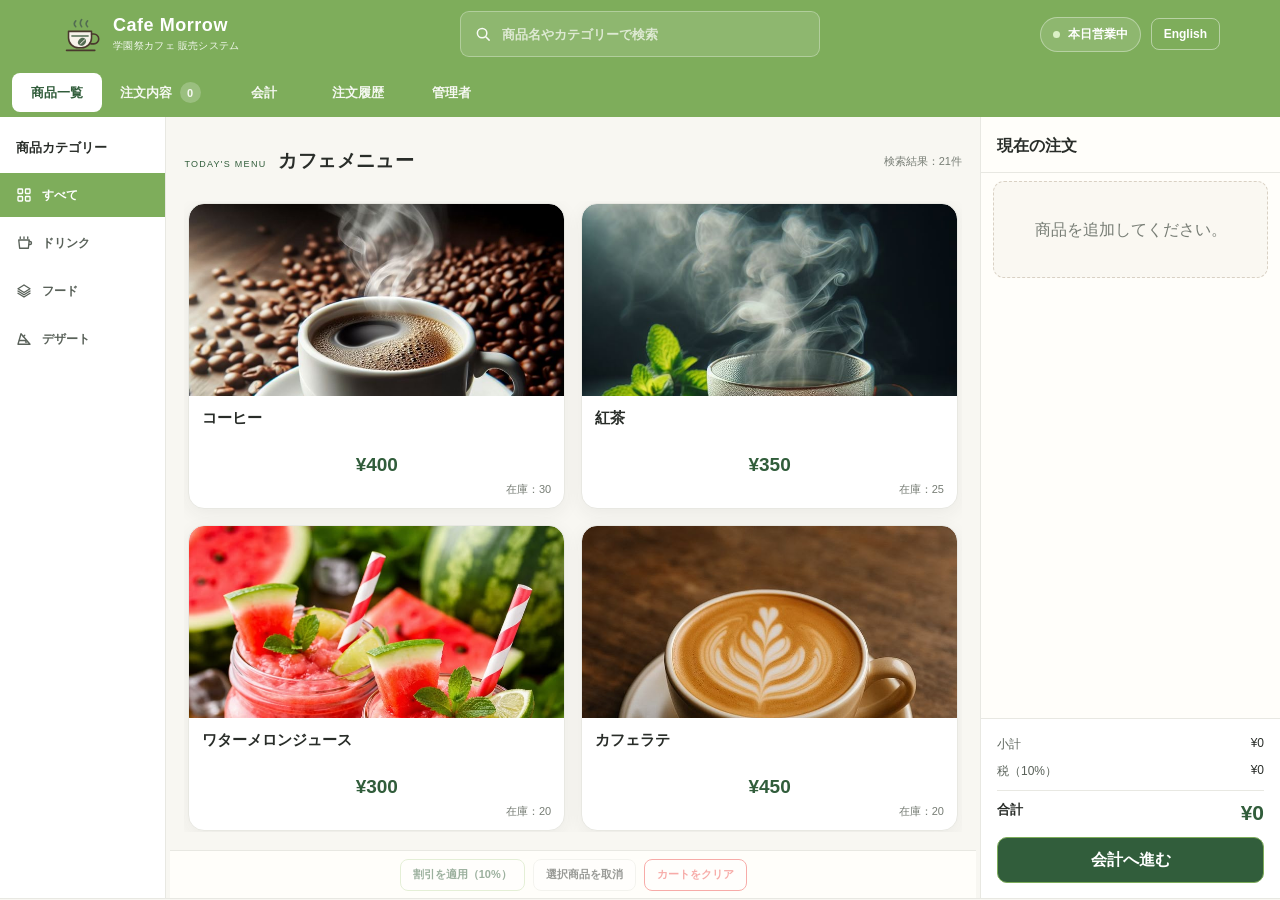
==== commit e9b9115d: "構造変更とテスト仕様書" ====
--- a/cafe_sales_system2/index.html
+++ b/cafe_sales_system2/index.html
@@ -4,7 +4,8 @@
   <meta charset="UTF-8">
   <meta name="viewport" content="width=device-width, initial-scale=1.0">
   <title>Cafe販売システム</title>
-  <link rel="stylesheet" href="style.css?v=20261016-language-toggle">
+  <link rel="icon" type="image/svg+xml" href="images/cafe-morrow-logo.svg">
+  <link rel="stylesheet" href="style.css?v=20261022-header-icon">
   <script src="script.js" defer></script>
 </head>
 <body>
@@ -23,7 +24,7 @@
         </span>
       </a>
       <label class="search-box header-search">
-        <span aria-hidden="true">⌕</span>
+        <span aria-hidden="true"><svg class="search-icon" viewBox="0 0 24 24" fill="none" stroke="currentColor" stroke-width="2" stroke-linecap="round" stroke-linejoin="round"><circle cx="10.8" cy="10.8" r="6.3"/><path d="m16 16 4.2 4.2"/></svg></span>
         <input
           id="search"
           type="search"
@@ -58,10 +59,10 @@
         <aside class="category-sidebar" aria-label="カテゴリー">
           <h2>商品カテゴリー</h2>
           <div class="categories" id="categories">
-            <button class="category active" data-category="すべて"><span aria-hidden="true">☷</span> すべて</button>
-            <button class="category" data-category="ドリンク"><span aria-hidden="true">☕</span> ドリンク</button>
-            <button class="category" data-category="フード"><span aria-hidden="true">🥪</span> フード</button>
-            <button class="category" data-category="デザート"><span aria-hidden="true">🍰</span> デザート</button>
+            <button class="category active" data-category="すべて"><svg class="category-icon" viewBox="0 0 24 24" fill="none" stroke="currentColor" stroke-width="1.8" stroke-linecap="round" stroke-linejoin="round" aria-hidden="true"><rect x="4" y="4" width="6" height="6" rx="1"/><rect x="14" y="4" width="6" height="6" rx="1"/><rect x="4" y="14" width="6" height="6" rx="1"/><rect x="14" y="14" width="6" height="6" rx="1"/></svg> すべて</button>
+            <button class="category" data-category="ドリンク"><svg class="category-icon" viewBox="0 0 24 24" fill="none" stroke="currentColor" stroke-width="1.8" stroke-linecap="round" stroke-linejoin="round" aria-hidden="true"><path d="M5 8h14l-1.2 11H6.2L5 8Z"/><path d="M7 4v2m5-2v2m5-2v2m2 4h1a2 2 0 0 1 0 4h-1"/></svg> ドリンク</button>
+            <button class="category" data-category="フード"><svg class="category-icon" viewBox="0 0 24 24" fill="none" stroke="currentColor" stroke-width="1.8" stroke-linecap="round" stroke-linejoin="round" aria-hidden="true"><path d="m4 9 8-5 8 5-8 5-8-5Z"/><path d="m4 12 8 5 8-5M4 15l8 5 8-5"/></svg> フード</button>
+            <button class="category" data-category="デザート"><svg class="category-icon" viewBox="0 0 24 24" fill="none" stroke="currentColor" stroke-width="1.8" stroke-linecap="round" stroke-linejoin="round" aria-hidden="true"><path d="M4 19h16L8 5 4 19Z"/><path d="M6 14h8M11 9l2-2m1 9h2"/></svg> デザート</button>
           </div>
         </aside>
 
--- a/cafe_sales_system2/style.css
+++ b/cafe_sales_system2/style.css
@@ -72,6 +72,7 @@
 .menu-toolbar { display: flex; justify-content: space-between; align-items: center; gap: 16px; margin: 0 0 18px; }
 .search-box { display: flex; width: min(420px, 100%); min-height: 44px; align-items: center; gap: 10px; margin: 0; padding: 0 13px; border: 1px solid var(--line); border-radius: 9px; background: white; color: var(--muted); }
 .search-box span { font-size: 22px; line-height: 1; }
+.search-box .search-icon { display: block; width: 18px; height: 18px; }
 .search-box input { width: 100%; min-width: 0; padding: 10px 0; border: 0; outline: 0; background: transparent; color: var(--brown); font-size: 14px; }
 .search-box:focus-within { border-color: #8ca184; box-shadow: 0 0 0 3px #526c5214; }
 .menu-toolbar #searchMessage { flex: 0 0 auto; margin: 0; font-size: 12px; }
@@ -226,6 +227,7 @@
 .categories { display: grid; gap: 4px; margin: 0; }
 .category { display: flex; min-height: 40px; align-items: center; gap: 9px; padding: 9px 14px; border: 0; border-radius: 0; background: white; color: var(--brown-soft); font-size: 12px; text-align: left; }
 .category > span { width: 18px; text-align: center; }
+.category-icon { display: block; flex: 0 0 18px; width: 18px; height: 18px; }
 .category:hover { border-color: transparent; background: var(--green-pale); color: var(--green-dark); }
 .category.active { border-color: transparent; background: var(--green); color: white; }
 .product-browser { display: flex; min-width: 0; min-height: 0; flex-direction: column; padding: 12px 14px 0; }
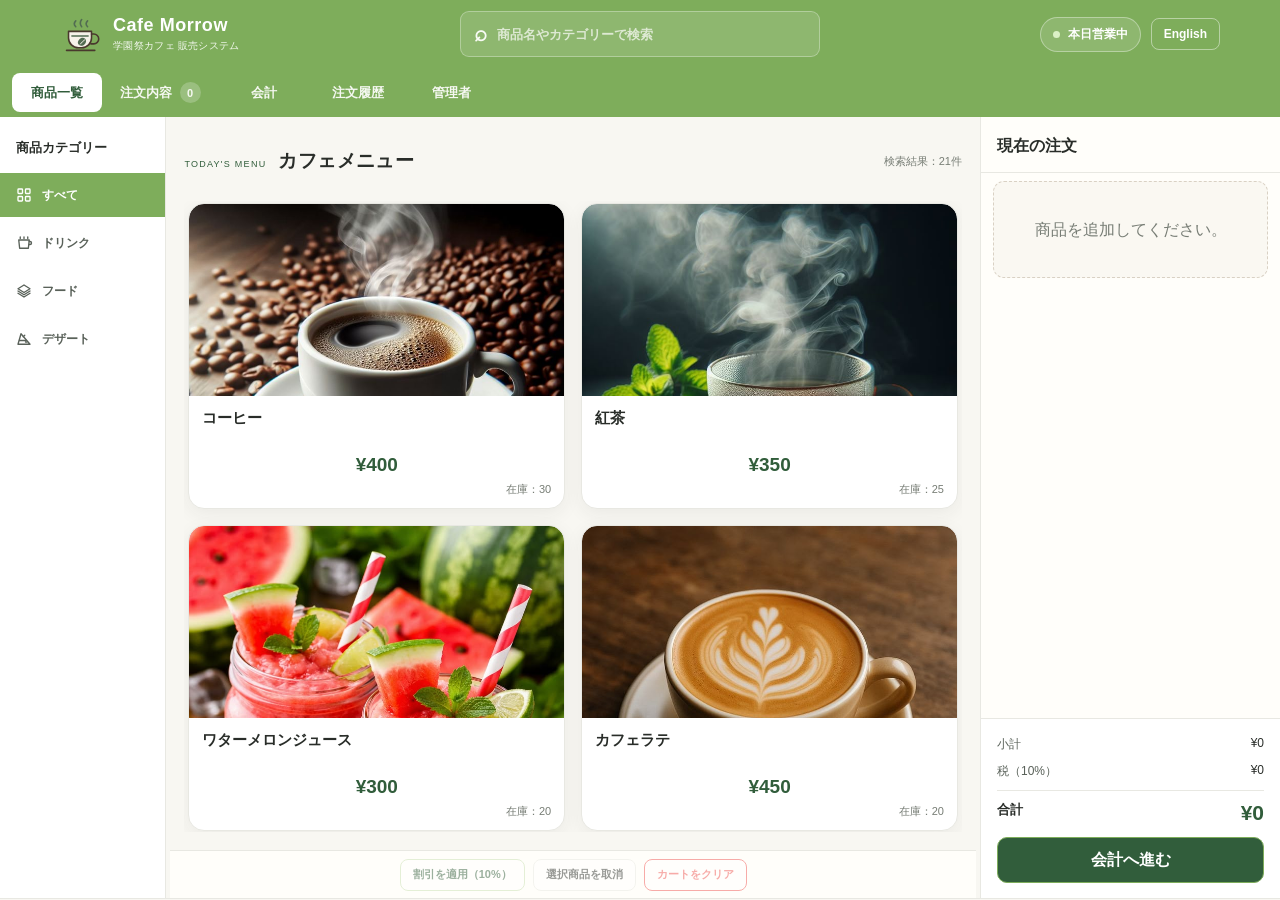
==== commit a809100b: "ss" ====
--- a/cafe_sales_system2/index.html
+++ b/cafe_sales_system2/index.html
@@ -5,7 +5,7 @@
   <meta name="viewport" content="width=device-width, initial-scale=1.0">
   <title>Cafe販売システム</title>
   <link rel="icon" type="image/svg+xml" href="images/cafe-morrow-logo.svg">
-  <link rel="stylesheet" href="style.css?v=20261022-header-icon">
+  <link rel="stylesheet" href="style.css?v=20261022-category-icons">
   <script src="script.js" defer></script>
 </head>
 <body>
@@ -24,7 +24,7 @@
         </span>
       </a>
       <label class="search-box header-search">
-        <span aria-hidden="true"><svg class="search-icon" viewBox="0 0 24 24" fill="none" stroke="currentColor" stroke-width="2" stroke-linecap="round" stroke-linejoin="round"><circle cx="10.8" cy="10.8" r="6.3"/><path d="m16 16 4.2 4.2"/></svg></span>
+        <span aria-hidden="true">⌕</span>
         <input
           id="search"
           type="search"
--- a/cafe_sales_system2/style.css
+++ b/cafe_sales_system2/style.css
@@ -72,7 +72,6 @@
 .menu-toolbar { display: flex; justify-content: space-between; align-items: center; gap: 16px; margin: 0 0 18px; }
 .search-box { display: flex; width: min(420px, 100%); min-height: 44px; align-items: center; gap: 10px; margin: 0; padding: 0 13px; border: 1px solid var(--line); border-radius: 9px; background: white; color: var(--muted); }
 .search-box span { font-size: 22px; line-height: 1; }
-.search-box .search-icon { display: block; width: 18px; height: 18px; }
 .search-box input { width: 100%; min-width: 0; padding: 10px 0; border: 0; outline: 0; background: transparent; color: var(--brown); font-size: 14px; }
 .search-box:focus-within { border-color: #8ca184; box-shadow: 0 0 0 3px #526c5214; }
 .menu-toolbar #searchMessage { flex: 0 0 auto; margin: 0; font-size: 12px; }
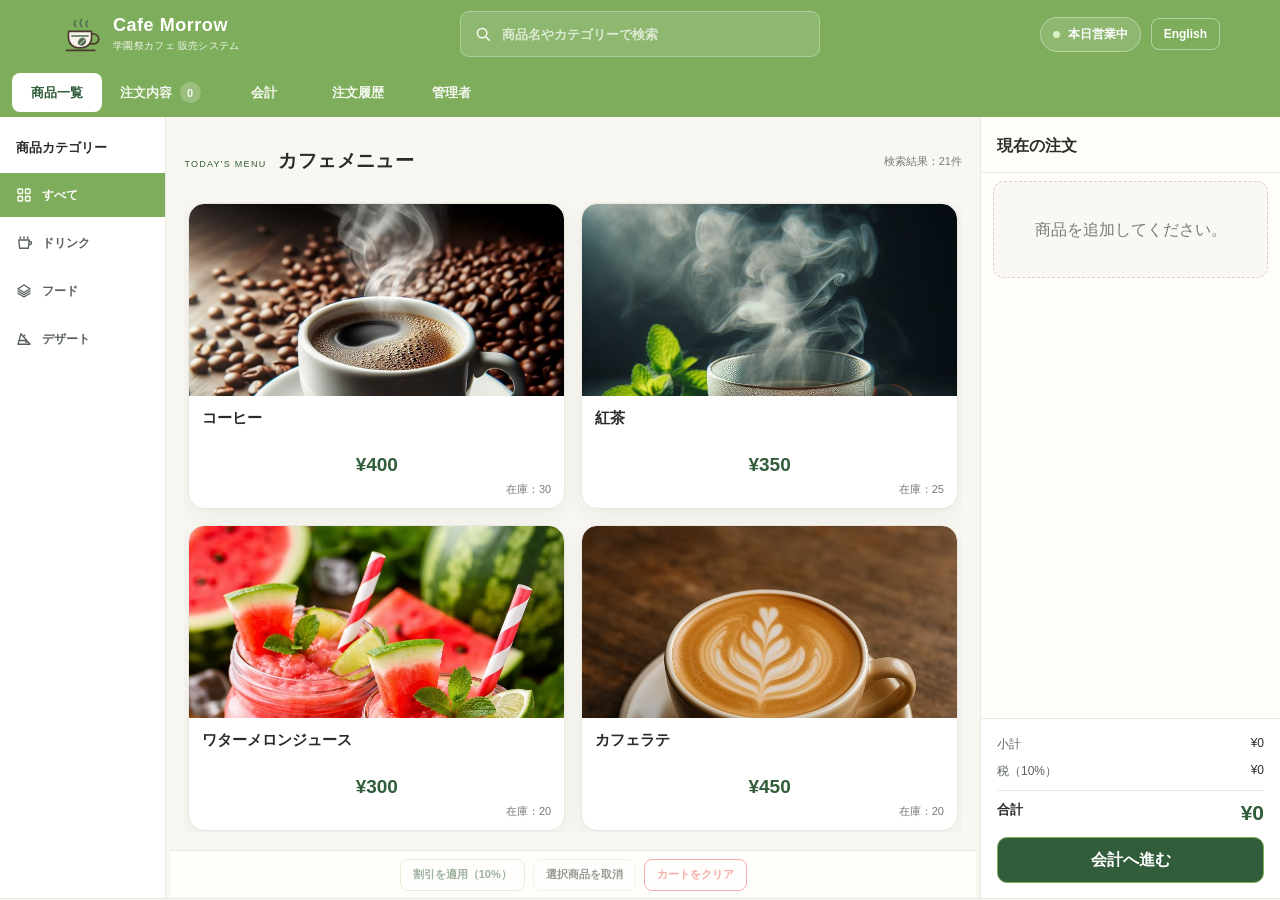
==== commit 06ca2348: "Merge branch 'TTS' of https://github.com/tt25304026-web/terafes_05 into TTS" ====
--- a/cafe_sales_system2/index.html
+++ b/cafe_sales_system2/index.html
@@ -5,7 +5,7 @@
   <meta name="viewport" content="width=device-width, initial-scale=1.0">
   <title>Cafe販売システム</title>
   <link rel="icon" type="image/svg+xml" href="images/cafe-morrow-logo.svg">
-  <link rel="stylesheet" href="style.css?v=20261022-category-icons">
+  <link rel="stylesheet" href="style.css?v=20261022-header-icon">
   <script src="script.js" defer></script>
 </head>
 <body>
@@ -24,7 +24,7 @@
         </span>
       </a>
       <label class="search-box header-search">
-        <span aria-hidden="true">⌕</span>
+        <span aria-hidden="true"><svg class="search-icon" viewBox="0 0 24 24" fill="none" stroke="currentColor" stroke-width="2" stroke-linecap="round" stroke-linejoin="round"><circle cx="10.8" cy="10.8" r="6.3"/><path d="m16 16 4.2 4.2"/></svg></span>
         <input
           id="search"
           type="search"
--- a/cafe_sales_system2/style.css
+++ b/cafe_sales_system2/style.css
@@ -72,6 +72,7 @@
 .menu-toolbar { display: flex; justify-content: space-between; align-items: center; gap: 16px; margin: 0 0 18px; }
 .search-box { display: flex; width: min(420px, 100%); min-height: 44px; align-items: center; gap: 10px; margin: 0; padding: 0 13px; border: 1px solid var(--line); border-radius: 9px; background: white; color: var(--muted); }
 .search-box span { font-size: 22px; line-height: 1; }
+.search-box .search-icon { display: block; width: 18px; height: 18px; }
 .search-box input { width: 100%; min-width: 0; padding: 10px 0; border: 0; outline: 0; background: transparent; color: var(--brown); font-size: 14px; }
 .search-box:focus-within { border-color: #8ca184; box-shadow: 0 0 0 3px #526c5214; }
 .menu-toolbar #searchMessage { flex: 0 0 auto; margin: 0; font-size: 12px; }
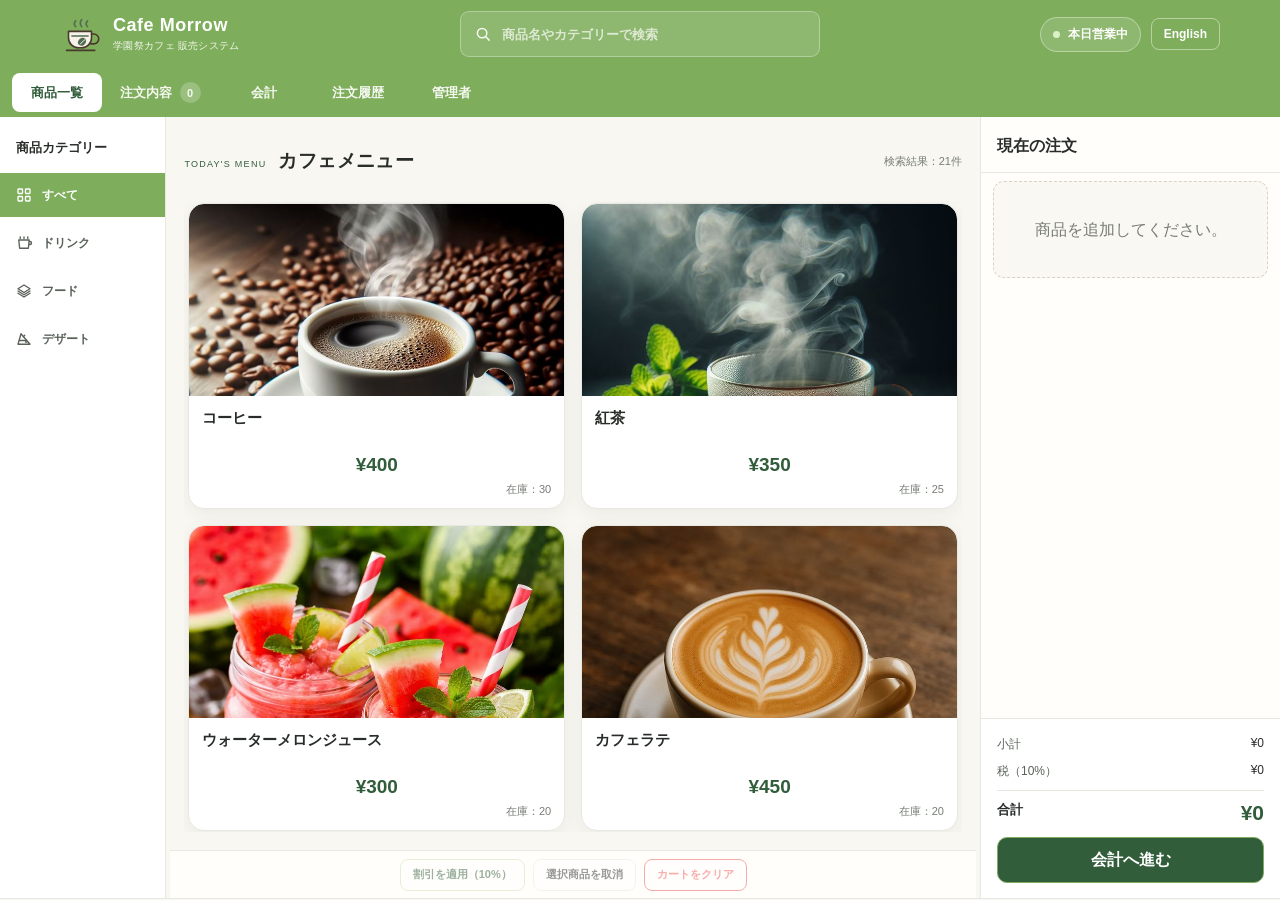
==== commit 2f6ce3ed: "change" ====
--- a/cafe_sales_system2/index.html
+++ b/cafe_sales_system2/index.html
@@ -6,7 +6,7 @@
   <title>Cafe販売システム</title>
   <link rel="icon" type="image/svg+xml" href="images/cafe-morrow-logo.svg">
   <link rel="stylesheet" href="style.css?v=20261022-header-icon">
-  <script src="script.js" defer></script>
+  <script src="script.js?v=20261023-watermelon" defer></script>
 </head>
 <body>
   <header class="site-header">
